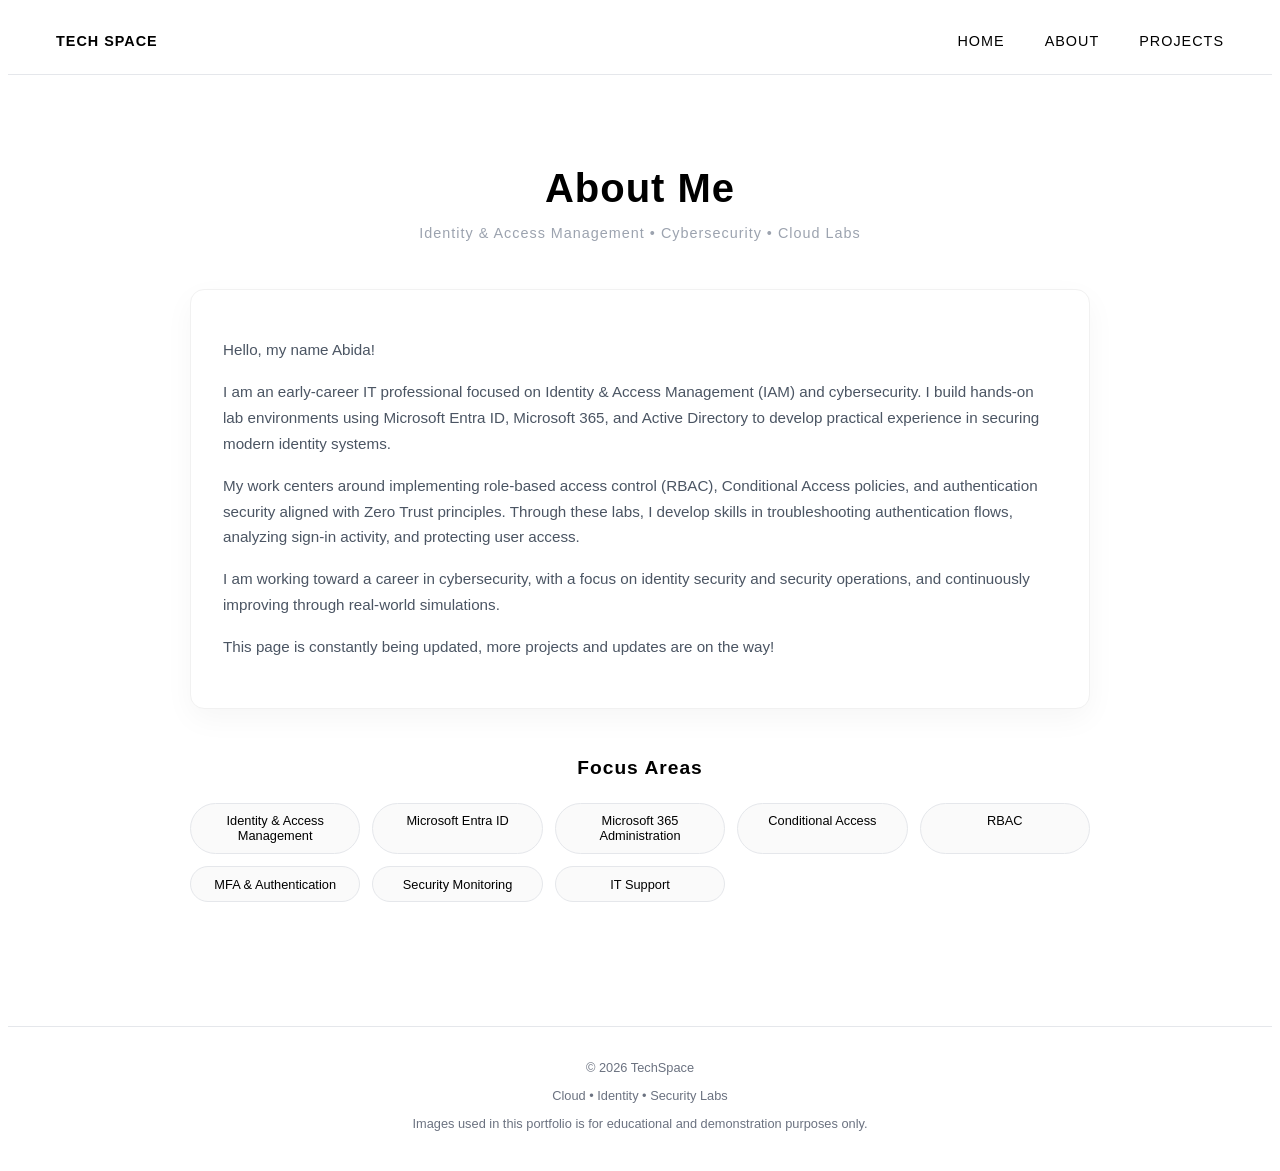
==== about.html @ 449de499 "Add files via upload" ====
<!DOCTYPE html>
<html lang="en">

<head>
  <meta charset="UTF-8">
  <meta name="viewport" content="width=device-width, initial-scale=1.0">
  <link rel="stylesheet" href="./css/style.css">
</head>

<body>

  <nav class="navbar">
    <div class="nav-container">

      <a href="index.html" class="logo">Tech Space</a>

      <ul>
        <li><a href="index.html">home</a></li>
        <li><a href="about.html">about</a></li>
        <li><a href="projects.html">projects</a></li>
      </ul>

    </div>
  </nav>


  <!-- ABOUT PAGE -->
  <div class="about-page">

    <div class="about-hero">
      <h1 class="about-title">About Me</h1>
      <p class="about-subtitle">
        Identity & Access Management • Cybersecurity • Cloud Labs
      </p>
    </div>

    <div class="about-card">
      <p class="about-text">
        Hello, my name Abida!
      </p>
      <p class="about-text">
        I am an early-career IT professional focused on Identity & Access Management (IAM) and cybersecurity. I build
        hands-on lab environments using Microsoft Entra ID, Microsoft 365, and Active Directory to develop practical
        experience in securing modern identity systems.
      </p>

      <p class="about-text">
        My work centers around implementing role-based access control (RBAC), Conditional Access policies, and
        authentication security aligned with Zero Trust principles. Through these labs, I develop skills in
        troubleshooting authentication flows, analyzing sign-in activity, and protecting user access.
      </p>

      <p class="about-text">
        I am working toward a career in cybersecurity, with a focus on identity security and security operations, and
        continuously improving through real-world simulations.
      </p>
      <p class="about-text">
        This page is constantly being updated, more projects and updates are on the way!
      </p>



    </div>

    <!-- SKILLS -->
    <div class="about-skills">

      <h2 class="about-section-title">Focus Areas</h2>

      <div class="about-skill-grid">
        <div class="about-skill">Identity & Access Management</div>
        <div class="about-skill">Microsoft Entra ID</div>
        <div class="about-skill">Microsoft 365 Administration</div>
        <div class="about-skill">Conditional Access</div>
        <div class="about-skill">RBAC</div>
        <div class="about-skill">MFA & Authentication</div>
        <div class="about-skill">Security Monitoring</div>
        <div class="about-skill">IT Support</div>

      </div>

    </div>

  </div>




  <footer class="site-footer">
    <p>© 2026 TechSpace</p>
    <p class="footer-sub">Cloud • Identity • Security Labs</p>
    <p class="site-disclaimer">
      Images used in this portfolio is for educational and demonstration purposes only.
  </footer>
</body>

</html>
---- css/style.css ----
header {
  font-size: 24px;
  text-align: center;
  padding: 10px;
}


/*footer*/
.site-footer {
  margin-top: 60px;
  padding: 20px;
  text-align: center;
  font-size: 0.8rem;
  color: #6b7280;
  border-top: 1px solid #e5e7eb;
}

/* NAVBAR */
.navbar {
  background-color: #ffffff;
  border-bottom: 1px solid #e5e7eb;
  padding: 1.5rem 3rem;
  position: sticky;
  top: 0;
  z-index: 100;
}

.nav-container {
  max-width: 1200px;
  margin: 0 auto;
  display: flex;
  justify-content: space-between;
  align-items: center;
}

/* Logo */
.logo {
  text-decoration: none;
  color: black;
  font-size: 1.2rem;
  font-weight: 600;
  letter-spacing: 1px;
}

/* Nav links */
.navbar ul {
  list-style: none;
  display: flex;
  gap: 2.5rem;
  margin: 0;
  padding: 0;
}

.navbar a {
  text-decoration: none;
  color: black;
  font-size: 0.9rem;
  letter-spacing: 1px;
  text-transform: uppercase;
  transition: 0.2s ease;
}

.navbar a:hover {
  opacity: 0.6;
}

.logo {
  font-weight: 700;
  font-size: 1.3rem;
  letter-spacing: 2px;
}



.grid-container {
  display: grid;
  grid-template-columns: repeat(4, 1fr);
  grid-template-rows: repeat(4, auto);
  gap: 20px;
  /* Adjust the space between grid items */
  padding: 10px;
}

.grid-item img {
  width: 100%;
  height: auto;
  display: block;
  border-radius: 8px;
  /* Optional: add rounded corners to images */
  border: 2px solid #333;
  /* This adds a 2px solid border around each image */
  padding: 5px;
  /* Optional: add padding inside the border */
}


.season-grid {
  display: grid;
  grid-template-columns: repeat(2, 1fr);
  gap: 20px;
  padding: 20px;
  text-align: center;
}

.season-box {
  padding: 10px;
  border-radius: 8px;
  /* overflow: hidden; */
  /* position: relative; */
  box-shadow: rgba(0, 0, 0, 0.15) 6px 8px 15px 0px;
}

.season-box:hover {
  box-shadow: rgba(255, 255, 255, 0.15)6px 8px 15px 0px;
}


h2 h1 {
  font-size: 6rem;
  font-family: Verdana;
  color: rgb(0, 0, 0);

}

.caption {
  position: absolute;
  bottom: 10px;
  left: 0;
  width: 100%;
  text-align: center;
  background-color: rgba(0, 0, 0, 0.5);
  color: rgb(255, 255, 255);
  padding: 5px 0;
  font-size: 18px;
  border-bottom-left-radius: 8px;
  border-bottom-right-radius: 8px;
}

.season-box a {
  text-decoration: none;
  color: #555;
}




/* callrules */
/* header */
.page-overview {
  max-width: 900px;
  margin: 2.5rem auto 2rem;
  padding-bottom: 1.5rem;
  border-bottom: 1px solid #e5e7eb;
}


.page-overview h1 {
  /* big title for call guide page */
  font-size: 2.2rem;
  font-weight: 600;
  color: #111827;
  margin-bottom: 0.8rem;
}

.page-overview p {
  font-size: 1rem;
  line-height: 1.6;
  color: #374151;
  margin-bottom: 0.75rem;
}

.overview-note {
  font-size: 0.85rem;
  color: #6b7280;
}


.recipes-title {
  /* section title for call handle gudie */
  text-align: center;
  margin-bottom: 2rem;
  font-size: 2.0rem;
}

.guide-container {
  display: grid;
  grid-template-columns: repeat(auto-fit, minmax(340px, 1fr));
  gap: 1.5rem;
  padding: 0 1rem;
}

.guide-card {
  background: #ffffff;
  border-radius: 12px;
  padding: 1.5rem;
  box-shadow: 0 8px 20px rgba(0, 0, 0, 0.08);
  transition: transform 0.2s ease, box-shadow 0.2s ease;
}

.guide-card:hover {
  transform: translateY(-5px);
  box-shadow: 0 12px 28px rgba(0, 0, 0, 0.12);

}

.guide-card h3 {
  margin-bottom: 0.75rem;
  color: #2c3e50;
}

.guide-card p {
  color: #555;
  line-height: 1.6;
  font-size: 0.95rem;
}

.bullets {
  color: #555;
  line-height: 1.6;
  font-size: 0.95rem;
}





/* Operating system */
.os-section {
  padding: 3rem 1rem;
  max-width: 1200px;
  margin: 0 auto;
}


.section-title {
  /* section title for OS */
  text-align: center;
  margin-bottom: 0.5rem;
  font-size: 2.0rem;
}

.section-intro {
  text-align: center;
  max-width: 720px;
  margin: 0 auto 2rem;
  color: #555;
  line-height: 1.6;
}

.os-subtitle {
  font-size: 1.4rem;
  margin-bottom: 1.5rem;
  color: #2c3e50;
}

/* Grid */
.os-grid {
  display: grid;
  grid-template-columns: repeat(auto-fit, minmax(260px, 1fr));
  gap: 1.75rem;
}

/* Card */
.os-card {
  background: #ffffff;
  border-radius: 14px;
  padding: 1.25rem;
  box-shadow: 0 8px 22px rgba(0, 0, 0, 0.08);
  transition: transform 0.2s ease, box-shadow 0.2s ease;
}

.os-card:hover {
  transform: translateY(-5px);
  box-shadow: 0 14px 30px rgba(0, 0, 0, 0.12);
}

.os-card img {
  width: 100%;
  border-radius: 10px;
  margin-bottom: 1rem;
}

.os-card h4 {
  margin-bottom: 0.5rem;
  color: #2c3e50;
}

.os-card p {
  font-size: 0.9rem;
  line-height: 1.6;
  color: #555;
  margin-bottom: 0.75rem;
}

/* Tag */
.os-tag {
  display: inline-block;
  font-size: 0.75rem;
  padding: 0.35rem 0.6rem;
  background: #ffffff;
  border-radius: 999px;
  color: #333;
}


/* mac os and ios */
/* Lists inside cards */
.os-list {
  margin: 0.75rem 0 0.75rem 1rem;
  padding: 0;
  font-size: 0.85rem;
  color: #555;
}

.os-list li {
  margin-bottom: 0.4rem;
  line-height: 1.4;
}

/* hardware */

.hardware-section {
  padding: 3rem 1rem;
  max-width: 1200px;
  margin: 0 auto;
}

.hardware-grid {
  display: grid;
  grid-template-columns: repeat(auto-fit, minmax(280px, 1fr));
  gap: 2rem;
}

/* Hardware card */
.hardware-card {
  background: #ffffff;
  border-radius: 16px;
  padding: 1.5rem;
  box-shadow: 0 10px 26px rgba(0, 0, 0, 0.08);
  transition: transform 0.2s ease, box-shadow 0.2s ease;
}

.hardware-card:hover {
  transform: translateY(-6px);
  box-shadow: 0 16px 34px rgba(0, 0, 0, 0.12);
}

.hardware-card img {
  width: 100%;
  border-radius: 12px;
  margin-bottom: 1rem;
}

.hardware-card h4 {
  margin-bottom: 0.6rem;
  color: #2c3e50;
}

.hardware-card p {
  font-size: 0.9rem;
  line-height: 1.6;
  color: #555;
  margin-bottom: 0.75rem;
}

/* Storage list */
.hardware-list {
  margin: 0.5rem 0 0 1.1rem;
  font-size: 0.9rem;
  color: #555;
}

.hardware-list li {
  margin-bottom: 0.5rem;
}


/* ticketing system */
.incident-section {
  padding: 3rem 1rem;
  max-width: 1200px;
  margin: 0 auto;
}

.incident-card {
  background: #ffffff;
  border-radius: 16px;
  padding: 2rem;
  box-shadow: 0 12px 30px rgba(0, 0, 0, 0.08);
}

.incident-title {
  margin-bottom: 1.5rem;
  color: #2c3e50;
}

/* Metadata grid */
.incident-grid {
  display: grid;
  grid-template-columns: repeat(auto-fit, minmax(240px, 1fr));
  gap: 0.75rem 1.5rem;
  font-size: 0.9rem;
  margin-bottom: 2rem;
}

/* Blocks */
.incident-block {
  margin-bottom: 1.8rem;
}

.incident-block h4 {
  margin-bottom: 0.4rem;
  color: #2c3e50;
}

.incident-block p,
.incident-block li {
  font-size: 0.9rem;
  line-height: 1.6;
  color: #555;
}

/* Lists */
.incident-block ul {
  margin-left: 1.2rem;
}

/* Special sections */
.customer-visible {
  background: #f3f9fb;
  padding: 1rem;
  border-radius: 12px;
}

.work-notes {
  background: #ebf8fd;
  padding: 1rem;
  border-radius: 12px;

}

.resolution {
  background: #eef9fd;
  padding: 1rem;
  border-radius: 12px;

}

/* Final state */
.incident-status {
  text-align: right;
  font-weight: 600;
}

.incident-status span {
  color: #118a5f;
}

.coming-soon {
  min-height: 60vh;
  display: flex;
  flex-direction: column;
  justify-content: center;
  align-items: center;
  text-align: center;
}

.coming-soon h1 {
  font-size: 3rem;
  font-weight: 600;
  letter-spacing: 2px;
  margin-bottom: 0.5rem;
}

.coming-soon p {
  font-size: 0.95rem;
  color: #6b7280;
}



/* active directory */


.ad-lab {
  max-width: 1000px;
  margin: 0 auto;
  padding: 4rem 1.5rem;
}

.lab-title {
  text-align: center;
  margin-bottom: 3rem;
  font-size: 2rem;
}

.lab-card {
  border: 1px solid #e5e7eb;
  border-radius: 8px;
  padding: 2rem;
  margin-bottom: 2.5rem;
  background: #ffffff;
  transition: 0.2s ease;
}

.lab-card:hover {
  box-shadow: 0 5px 20px rgba(0, 0, 0, 0.05);
}

.lab-card h2 {
  margin-bottom: 1rem;
  font-size: 1.3rem;
}

.lab-card p {
  margin-bottom: 1rem;
  line-height: 1.6;
  color: #374151;
}

.lab-gallery {
  display: grid;
  grid-template-columns: repeat(auto-fit, minmax(220px, 1fr));
  gap: 1rem;
  margin-top: 1rem;
}

.lab-gallery img {
  width: 100%;
  border-radius: 6px;
  border: 1px solid #e5e7eb;
}

code {
  display: inline-block;
  background: #f3f4f6;
  padding: 0.4rem 0.6rem;
  border-radius: 4px;
  font-size: 0.85rem;
  margin-right: 0.5rem;
}




/* 3-column layout */
.gpo-simple {
  display: grid;
  grid-template-columns: repeat(3, 1fr);
  gap: 1rem;
  margin: 1.5rem 0;
}

/* Individual box */
.gpo-item {
  border: 1px solid #e5e7eb;
  border-radius: 6px;
  padding: 1rem;
  background: #def8ff;
  min-height: 120px;
}


.gpo-item h4 {
  font-size: 0.95rem;
  margin-bottom: 0.5rem;
}

.gpo-item p {
  font-size: 0.9rem;
  color: #000000;
  line-height: 1.5;
}

/* Highlight box */
.gpo-highlight {
  background: #f3f4f6;
  padding: 0.7rem 1rem;
  border-radius: 6px;
  display: inline-block;
  margin: 1rem 0;
  font-weight: 500;
}

/* Responsive fallback */
@media (max-width: 900px) {
  .gpo-simple {
    grid-template-columns: 1fr;
  }
}


/* Lightbox background */
.lightbox {
  display: none;
  position: fixed;
  z-index: 999;
  padding-top: 60px;
  left: 0;
  top: 0;
  width: 100%;
  height: 100%;
  background-color: rgba(0, 0, 0, 0.85);
}

/* Enlarged image */
.lightbox-content {
  display: block;
  margin: auto;
  max-width: 85%;
  max-height: 80%;
  border-radius: 6px;
}

/* Close button */
.lightbox-close {
  position: absolute;
  top: 20px;
  right: 40px;
  color: #ffffff;
  font-size: 35px;
  font-weight: 300;
  cursor: pointer;
}

/* Cursor pointer on thumbnails */
.lab-gallery img {
  cursor: pointer;
  transition: 0.2s ease;
}

.lab-gallery img:hover {
  opacity: 0.85;
}


/*project section*/
.projects-page {
  max-width: 1100px;
  margin: 0 auto;
  padding: 4rem 1.5rem;
  text-align: center;
}

.projects-title {
  font-size: 2rem;
  margin-bottom: 0.5rem;
}

.projects-subtitle {
  color: #6b7280;
  font-size: 0.9rem;
  margin-bottom: 3rem;
}

.projects-grid {
  display: grid;
  grid-template-columns: repeat(auto-fit, minmax(250px, 1fr));
  gap: 2rem;
}

.project-card {
  text-decoration: none;
  color: black;
  border: 1px solid #e5e7eb;
  border-radius: 8px;
  overflow: hidden;
  transition: 0.3s ease;
  background: white;
}

.project-card img {
  width: 100%;
  height: 180px;
  object-fit: cover;
}

.project-card h3 {
  padding: 1rem;
  font-size: 1rem;
}

.project-card:hover {
  transform: translateY(-5px);
  box-shadow: 0 10px 25px rgba(0, 0, 0, 0.05);
}

.back-link {
  display: inline-block;
  margin-bottom: 2rem;
  font-size: 0.85rem;
  text-decoration: none;
  color: #6b7280;
}

.back-link:hover {
  color: black;
}






/* back to project */
.back-link {
  display: inline-block;
  margin-bottom: 2rem;
  font-size: 0.85rem;
  text-decoration: none;
  color: #6b7280;
  transition: 0.2s ease;
}

.back-link:hover {
  color: black;
}

/*home page*/
/* HERO SECTION */
.home-hero {
  text-align: center;
  padding: 6rem 1.5rem 4rem 1.5rem;
  max-width: 800px;
  margin: 0 auto;
}

.home-title {
  font-size: 2.5rem;
  margin-bottom: 1rem;
}

.home-intro {
  font-size: 1rem;
  color: #6b7280;
  line-height: 1.6;
  margin-bottom: 2rem;
}

.home-button {
  display: inline-block;
  padding: 0.7rem 1.5rem;
  border: 1px solid black;
  text-decoration: none;
  color: black;
  font-size: 0.9rem;
  transition: 0.2s ease;
}

.home-button:hover {
  background: black;
  color: white;
}

/* LATEST PROJECTS */
.home-projects {
  max-width: 1100px;
  margin: 0 auto;
  padding: 4rem 1.5rem;
}

.home-projects h2 {
  text-align: center;
  margin-bottom: 2rem;
}

.home-project-grid {
  display: grid;
  grid-template-columns: repeat(auto-fit, minmax(250px, 1fr));
  gap: 2rem;
}

.home-project-card {
  text-decoration: none;
  color: black;
  border: 1px solid #e5e7eb;
  border-radius: 8px;
  overflow: hidden;
  transition: 0.25s ease;
  background: white;
}

.home-project-card img {
  width: 100%;
  height: 180px;
  object-fit: cover;
}

.home-project-card h3 {
  padding: 1rem;
  font-size: 1rem;
}

.home-project-card:hover {
  transform: translateY(-5px);
  box-shadow: 0 10px 20px rgba(0, 0, 0, 0.05);
}






/*mfa*/
.project-container {
  max-width: 1000px;
  margin: auto;
  padding: 3rem 1.5rem;
}

.project-title {
  font-size: 2rem;
  margin-bottom: 1rem;
}

.project-intro {
  color: #6b7280;
  margin-bottom: 5px;
  /* controls space under paragraph */
  line-height: 1.6;
}

.project-section h2 {
  margin-top: 0;
  /* removes extra space above heading */
}

.project-card {
  background: white;
  border: 1px solid #e5e7eb;
  border-radius: 8px;
  padding: 2rem;
  margin-bottom: 2rem;
}

.security-list {
  padding-left: 1.2rem;
  line-height: 1.7;
}

.steps-list {
  padding-left: 1.2rem;
  line-height: 1.7;
}

.mfa-grid {
  display: grid;
  grid-template-columns: repeat(3, 1fr);
  gap: 1rem;
  margin-top: 1rem;
}

.mfa-box {
  border: 1px solid #e5e7eb;
  padding: 1rem;
  border-radius: 6px;
  background: #fafafa;
}




/* BIG OUTER CARD */
.mfa-section {
  max-width: 900px;
  margin: 30px auto;
  padding: 25px;
  background: white;
  border: 1px solid #e5e7eb;
  border-radius: 12px;
}

/* GRID INSIDE CARD */
.mfa-gallery {
  display: grid;
  grid-template-columns: repeat(auto-fit, minmax(220px, 1fr));
  gap: 20px;
  margin-top: 15px;
}

/* SMALL CARD (each image) */
.mfa-card {
  background: #ffffff;
  border: 1px solid #e5e7eb;
  border-radius: 10px;
  padding: 12px;
  transition: 0.2s ease;
}

.mfa-card:hover {
  transform: translateY(-4px);
  box-shadow: 0 10px 20px rgba(0, 0, 0, 0.06);
}

/* IMAGE */
.mfa-card img {
  width: 100%;
  height: 180px;
  object-fit: cover;
  border-radius: 6px;
  display: block;
}

/* CAPTION */
.mfa-caption {
  font-size: 0.85rem;
  color: #6b7280;
  margin-top: 8px;
  text-align: center;
  line-height: 1.4;
}






/* MS365 PAGE */

/* Fix spacing between intro and first section */
.project-container {
  margin-bottom: 10px;
}

.project-section:first-of-type {
  margin-top: 10px;
}

/* Role cards */
.role-grid {
  display: grid;
  grid-template-columns: repeat(4, 1fr);
  gap: 15px;
  margin-top: 20px;
}

.role-card {
  border: 1px solid #e5e7eb;
  padding: 15px;
  border-radius: 8px;
  background: white;
}

.role-card h4 {
  margin-bottom: 5px;
}

/* Scenario box */
.scenario-box {
  border: 1px solid #e5e7eb;
  padding: 20px;
  border-radius: 8px;
  background: #f9fafb;
  text-align: center;
  line-height: 1.8;
  margin-top: 20px;
}

/* Images */
.lab-gallery img {
  width: 100%;
  max-width: 700px;
  height: auto;
  display: block;
  margin: 0 auto;
  object-fit: cover;
  border-radius: 6px;
}

/* Section layout */
.project-section {
  max-width: 950px;
  margin: 60px auto;
  padding: 0 20px;
}

.project-section p {
  max-width: 800px;
  line-height: 1.6;
}


figcaption {
  text-align: center;
  color: #374151;
  font-size: 0.9rem;
  margin-top: 8px;
  background: #f9fafb;
  padding: 6px 10px;
  border-radius: 6px;
  display: inline-block;
}










/* BACKGROUND */
body {
  background: #ffffff;
  font-family: Arial, sans-serif;
}


/* HEADER */
.project-container {
  max-width: 900px;
  margin: 60px auto 20px;
  padding: 0 20px;
}

.project-title {
  font-size: 2rem;
  margin-bottom: 10px;
}

.project-intro {
  color: #6b7280;
  line-height: 1.6;
}


/* SECTION CARDS */
.project-section {
  max-width: 900px;
  margin: 20px auto;
  padding: 25px;
  background: white;
  border: 1px solid #e5e7eb;
  border-radius: 12px;
}


/* TITLES */
.project-section h2 {
  margin-bottom: 15px;
}


/* LISTS */
.bullet-list {
  padding-left: 18px;
  line-height: 1.6;
}

.bullet-list li {
  margin-bottom: 6px;
}


/* ROLE GRID */
.role-grid {
  display: grid;
  grid-template-columns: repeat(auto-fit, minmax(220px, 1fr));
  gap: 15px;
  margin-top: 15px;
}

.role-card {
  border: 1px solid #e5e7eb;
  padding: 15px;
  border-radius: 8px;
  background: #fafafa;
}


/* POLICY BOX */
.policy-box {
  border: 1px solid #e5e7eb;
  padding: 15px;
  border-radius: 8px;
  background: #f3f4f6;
  line-height: 1.8;
}


/* IMAGE GRID */
.lab-gallery {
  margin-top: 15px;
  display: grid;
  grid-template-columns: repeat(auto-fit, minmax(220px, 1fr));
  gap: 15px;
}


/* IMAGES */
.lab-gallery img {
  width: 100%;
  height: 200px;
  object-fit: cover;
  border-radius: 8px;
  cursor: pointer;
  transition: 0.2s;
}

.lab-gallery img:hover {
  transform: scale(1.03);
}


/* BACK LINK */
.back-link {
  display: inline-block;
  margin-bottom: 20px;
  text-decoration: none;
  color: black;
}



/*About Page*/

/* =========================
   ABOUT PAGE (ISOLATED)
========================= */

.about-page {
  max-width: 900px;
  margin: 0 auto;
  padding: 4rem 1.5rem;
}

/* HERO */
.about-hero {
  text-align: center;
  margin-bottom: 3rem;
}

.about-title {
  font-size: 2.5rem;
  font-weight: 600;
  letter-spacing: 1px;
  margin-bottom: 0.5rem;
}

.about-subtitle {
  font-size: 0.9rem;
  color: #9ca3af;
  /* soft gray */
  letter-spacing: 1px;
}

/* MAIN CARD */
.about-card {
  background: #ffffff;
  border: 1px solid #f1f1f1;
  border-radius: 14px;
  padding: 2rem;
  margin-bottom: 3rem;
  box-shadow: 0 10px 30px rgba(0, 0, 0, 0.04);
}

.about-text {
  color: #4b5563;
  line-height: 1.7;
  margin-bottom: 1rem;
  font-size: 0.95rem;
}

/* SECTION TITLE */
.about-section-title {
  text-align: center;
  margin-bottom: 1.5rem;
  font-size: 1.2rem;
  letter-spacing: 1px;
}

/* SKILLS GRID */
.about-skill-grid {
  display: grid;
  grid-template-columns: repeat(auto-fit, minmax(160px, 1fr));
  gap: 12px;
}

/* SKILL TAGS */
.about-skill {
  border: 1px solid #e5e7eb;
  padding: 0.6rem;
  border-radius: 999px;
  text-align: center;
  font-size: 0.8rem;
  background: #fafafa;
  transition: 0.2s ease;
}

/* subtle hover (classy, not loud) */
.about-skill:hover {
  background: #f3f4f6;
}



/*contact page*/
.contact-page {
  max-width: 700px;
  margin: 0 auto;
  padding: 4rem 1.5rem;
  text-align: center;
}

.contact-title {
  font-size: 2rem;
  margin-bottom: 1rem;
}

.contact-intro {
  color: #6b7280;
  margin-bottom: 2rem;
}

.contact-card {
  border: 1px solid #e5e7eb;
  border-radius: 12px;
  padding: 2rem;
  background: white;
}
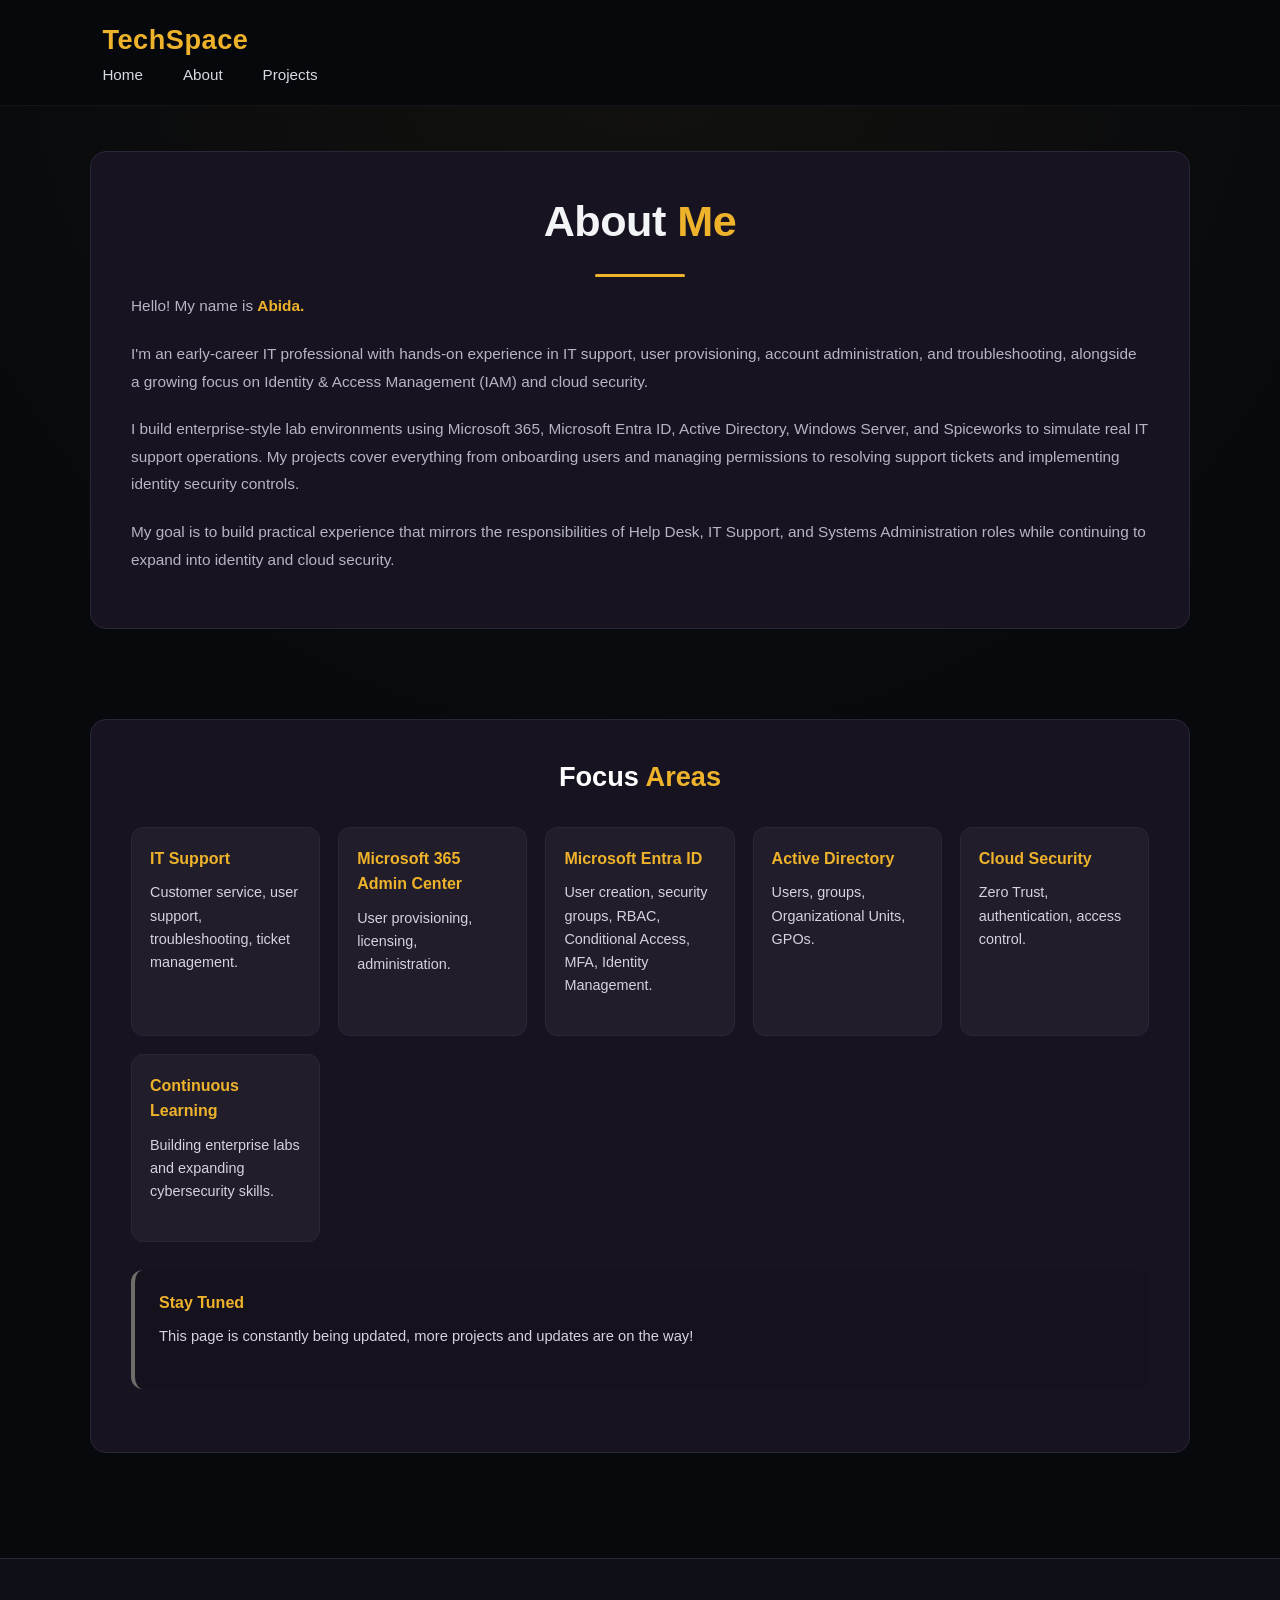
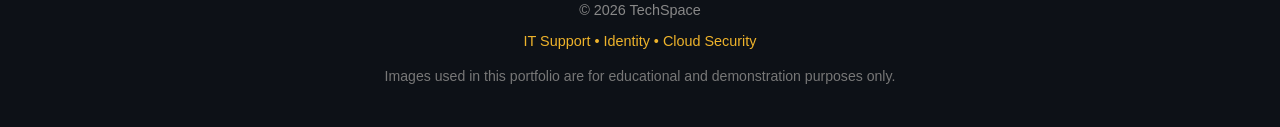
==== commit ab305405: "Update about.html" ====
--- a/about.html
+++ b/about.html
@@ -12,7 +12,7 @@
   <nav class="navbar">
     <div class="nav-container">
 
-      <a href="index.html" class="logo">Tech Space</a>
+      <a href="index.html" class="logo">TechSpace</a>
 
       <ul>
         <li><a href="index.html">home</a></li>
@@ -24,74 +24,212 @@
   </nav>
 
 
-  <!-- ABOUT PAGE -->
-  <div class="about-page">
-
-    <div class="about-hero">
-      <h1 class="about-title">About Me</h1>
-      <p class="about-subtitle">
-        Identity & Access Management • Cybersecurity • Cloud Labs
-      </p>
-    </div>
-
-    <div class="about-card">
-      <p class="about-text">
-        Hello, my name Abida!
-      </p>
-      <p class="about-text">
-        I am an early-career IT professional focused on Identity & Access Management (IAM) and cybersecurity. I build
-        hands-on lab environments using Microsoft Entra ID, Microsoft 365, and Active Directory to develop practical
-        experience in securing modern identity systems.
-      </p>
-
-      <p class="about-text">
-        My work centers around implementing role-based access control (RBAC), Conditional Access policies, and
-        authentication security aligned with Zero Trust principles. Through these labs, I develop skills in
-        troubleshooting authentication flows, analyzing sign-in activity, and protecting user access.
-      </p>
-
-      <p class="about-text">
-        I am working toward a career in cybersecurity, with a focus on identity security and security operations, and
-        continuously improving through real-world simulations.
-      </p>
-      <p class="about-text">
+
+  <!-- 
+
+
+<section class="project-section">
+
+    <h1 class="project-title">About Me</h1>
+
+   <p>
+        Hello! My name is <strong>Abida.</strong>
+    </p>
+
+    <p>
+        I'm an early-career IT professional with hands-on experience in IT support,
+        user provisioning, account administration, and troubleshooting, alongside a
+        growing focus on Identity & Access Management (IAM) and cloud security.
+    </p>
+
+    <p>
+        I build enterprise-style lab environments using Microsoft 365, Microsoft Entra ID,
+        Active Directory, Windows Server, and Spiceworks to simulate real IT support
+        operations. My projects cover everything from onboarding users and managing
+        permissions to resolving support tickets and implementing identity security
+        controls.
+    </p>
+
+    <p>
+        My goal is to build practical experience that mirrors the responsibilities of
+        Help Desk, IT Support, and Systems Administration roles while continuing to
+        expand into identity and cloud security.
+    </p> -->
+
+  <!-- 
+    <div class="tech-stack">
+
+        <span>IT Support</span>
+        <span>Microsoft 365</span>
+        <span>Microsoft Entra ID</span>
+        <span>Active Directory</span>
+        <span>Identity & Access Management</span>
+        <span>Conditional Access</span>
+        <span>Multi-Factor Authentication</span>
+        <span>RBAC</span>
+        <span>Cloud Security</span>
+
+    </div>
+
+</section> -->
+
+
+
+
+
+  <!-- 
+<section class="project-section">
+
+    <h2><span>Focus</span> Areas</h2>
+
+    <div class="role-grid">
+
+        <div class="role-card">
+            <h4>IT Support</h4>
+            <p>User support, troubleshooting, ticket management.</p>
+        </div>
+
+        <div class="role-card">
+            <h4>Microsoft 365</h4>
+            <p>User provisioning, licensing, administration.</p>
+        </div>
+
+        <div class="role-card">
+            <h4>Active Directory</h4>
+            <p>Users, groups, Organizational Units, GPOs.</p>
+        </div>
+
+        <div class="role-card">
+            <h4>Microsoft Entra ID</h4>
+            <p>RBAC, Conditional Access, MFA, Identity Management.</p>
+        </div>
+
+        <div class="role-card">
+            <h4>Cloud Security</h4>
+            <p>Zero Trust, authentication, access control.</p>
+        </div>
+
+        <div class="role-card">
+            <h4>Continuous Learning</h4>
+            <p>Building enterprise labs and expanding cybersecurity skills.</p>
+        </div>
+
+    </div> -->
+
+  <!-- 
+
+     <div class="safe-deployment-note">
+        
+    <h4>stay tunned</h4>
+    <p>
+            This page is constantly being updated, more projects and updates are on the way!
+
+        
+    </p>
+</div>
+
+</section>
+ -->
+
+
+
+
+
+
+  <section class="project-section">
+
+<h1 class="project-title"> About <span class="gold-text">Me</span></h1>
+    <p>
+Hello! My name is <span class="gold-text"><strong>Abida.</strong></span>    </p>
+
+    <p>
+      I'm an early-career IT professional with hands-on experience in IT support,
+      user provisioning, account administration, and troubleshooting, alongside a
+      growing focus on Identity & Access Management (IAM) and cloud security.
+    </p>
+
+    <p>
+      I build enterprise-style lab environments using Microsoft 365, Microsoft Entra ID,
+      Active Directory, Windows Server, and Spiceworks to simulate real IT support
+      operations. My projects cover everything from onboarding users and managing
+      permissions to resolving support tickets and implementing identity security
+      controls.
+    </p>
+
+    <p>
+      My goal is to build practical experience that mirrors the responsibilities of
+      Help Desk, IT Support, and Systems Administration roles while continuing to
+      expand into identity and cloud security.
+    </p>
+
+  </section>
+
+
+  <section class="project-section">
+
+    <h2>Focus <span class="gold-text">Areas</span></h2>
+
+    <div class="role-grid">
+      <div class="role-card">
+        <h4>IT Support</h4>
+        <p>Customer service, user support, troubleshooting, ticket management.</p>
+      </div>
+
+      <div class="role-card">
+        <h4>Microsoft 365 Admin Center</h4>
+        <p>User provisioning, licensing, administration.</p>
+      </div>
+
+      <div class="role-card">
+        <h4>Microsoft Entra ID</h4>
+        <p>User creation, security groups, RBAC, Conditional Access, MFA, Identity Management.</p>
+      </div>
+
+
+      <div class="role-card">
+        <h4>Active Directory</h4>
+        <p>Users, groups, Organizational Units, GPOs.</p>
+      </div>
+
+
+
+      <div class="role-card">
+        <h4>Cloud Security</h4>
+        <p>Zero Trust, authentication, access control.</p>
+      </div>
+
+      <div class="role-card">
+        <h4>Continuous Learning</h4>
+        <p>Building enterprise labs and expanding cybersecurity skills.</p>
+      </div>
+
+    </div>
+
+    <div class="safe-deployment-note">
+      <h4>Stay Tuned</h4>
+      <p>
         This page is constantly being updated, more projects and updates are on the way!
       </p>
-
-
-
-    </div>
-
-    <!-- SKILLS -->
-    <div class="about-skills">
-
-      <h2 class="about-section-title">Focus Areas</h2>
-
-      <div class="about-skill-grid">
-        <div class="about-skill">Identity & Access Management</div>
-        <div class="about-skill">Microsoft Entra ID</div>
-        <div class="about-skill">Microsoft 365 Administration</div>
-        <div class="about-skill">Conditional Access</div>
-        <div class="about-skill">RBAC</div>
-        <div class="about-skill">MFA & Authentication</div>
-        <div class="about-skill">Security Monitoring</div>
-        <div class="about-skill">IT Support</div>
-
-      </div>
-
-    </div>
-
+    </div>
+
+  </section>
+
+
+
+
+<footer class="site-footer">
+    <p>© 2026 TechSpace</p>
+    <p class="footer-sub">IT Support • Identity • Cloud Security</p>
+    <p class="site-disclaimer">
+        Images used in this portfolio are for educational and demonstration purposes only.
+    </p>
+</footer>
+
+
+  <div id="lightbox" class="lightbox">
+    <span class="lightbox-close">&times;</span>
+    <img class="lightbox-content" id="lightbox-img">
   </div>
 
-
-
-
-  <footer class="site-footer">
-    <p>© 2026 TechSpace</p>
-    <p class="footer-sub">Cloud • Identity • Security Labs</p>
-    <p class="site-disclaimer">
-      Images used in this portfolio is for educational and demonstration purposes only.
-  </footer>
+  <script src="./js/script.js"></script>
 </body>
-
-</html>
--- a/css/style.css
+++ b/css/style.css
@@ -1,1221 +1,1993 @@
-header {
-  font-size: 24px;
-  text-align: center;
-  padding: 10px;
-}
-
-
-/*footer*/
-.site-footer {
-  margin-top: 60px;
-  padding: 20px;
-  text-align: center;
-  font-size: 0.8rem;
-  color: #6b7280;
-  border-top: 1px solid #e5e7eb;
-}
-
-/* NAVBAR */
-.navbar {
-  background-color: #ffffff;
-  border-bottom: 1px solid #e5e7eb;
-  padding: 1.5rem 3rem;
-  position: sticky;
-  top: 0;
-  z-index: 100;
-}
-
-.nav-container {
-  max-width: 1200px;
-  margin: 0 auto;
-  display: flex;
-  justify-content: space-between;
-  align-items: center;
-}
-
-/* Logo */
-.logo {
-  text-decoration: none;
-  color: black;
-  font-size: 1.2rem;
-  font-weight: 600;
-  letter-spacing: 1px;
-}
-
-/* Nav links */
-.navbar ul {
-  list-style: none;
-  display: flex;
-  gap: 2.5rem;
-  margin: 0;
-  padding: 0;
-}
-
-.navbar a {
-  text-decoration: none;
-  color: black;
-  font-size: 0.9rem;
-  letter-spacing: 1px;
-  text-transform: uppercase;
-  transition: 0.2s ease;
-}
-
-.navbar a:hover {
-  opacity: 0.6;
-}
-
-.logo {
-  font-weight: 700;
-  font-size: 1.3rem;
-  letter-spacing: 2px;
-}
-
-
-
-.grid-container {
-  display: grid;
-  grid-template-columns: repeat(4, 1fr);
-  grid-template-rows: repeat(4, auto);
-  gap: 20px;
-  /* Adjust the space between grid items */
-  padding: 10px;
-}
-
-.grid-item img {
-  width: 100%;
-  height: auto;
-  display: block;
-  border-radius: 8px;
-  /* Optional: add rounded corners to images */
-  border: 2px solid #333;
-  /* This adds a 2px solid border around each image */
-  padding: 5px;
-  /* Optional: add padding inside the border */
-}
-
-
-.season-grid {
-  display: grid;
-  grid-template-columns: repeat(2, 1fr);
-  gap: 20px;
-  padding: 20px;
-  text-align: center;
-}
-
-.season-box {
-  padding: 10px;
-  border-radius: 8px;
-  /* overflow: hidden; */
-  /* position: relative; */
-  box-shadow: rgba(0, 0, 0, 0.15) 6px 8px 15px 0px;
-}
-
-.season-box:hover {
-  box-shadow: rgba(255, 255, 255, 0.15)6px 8px 15px 0px;
-}
-
-
-h2 h1 {
-  font-size: 6rem;
-  font-family: Verdana;
-  color: rgb(0, 0, 0);
-
-}
-
-.caption {
-  position: absolute;
-  bottom: 10px;
-  left: 0;
-  width: 100%;
-  text-align: center;
-  background-color: rgba(0, 0, 0, 0.5);
-  color: rgb(255, 255, 255);
-  padding: 5px 0;
-  font-size: 18px;
-  border-bottom-left-radius: 8px;
-  border-bottom-right-radius: 8px;
-}
-
-.season-box a {
-  text-decoration: none;
-  color: #555;
-}
-
-
-
-
-/* callrules */
-/* header */
-.page-overview {
-  max-width: 900px;
-  margin: 2.5rem auto 2rem;
-  padding-bottom: 1.5rem;
-  border-bottom: 1px solid #e5e7eb;
-}
-
-
-.page-overview h1 {
-  /* big title for call guide page */
-  font-size: 2.2rem;
-  font-weight: 600;
-  color: #111827;
-  margin-bottom: 0.8rem;
-}
-
-.page-overview p {
-  font-size: 1rem;
-  line-height: 1.6;
-  color: #374151;
-  margin-bottom: 0.75rem;
-}
-
-.overview-note {
-  font-size: 0.85rem;
-  color: #6b7280;
-}
-
-
-.recipes-title {
-  /* section title for call handle gudie */
-  text-align: center;
-  margin-bottom: 2rem;
-  font-size: 2.0rem;
-}
-
-.guide-container {
-  display: grid;
-  grid-template-columns: repeat(auto-fit, minmax(340px, 1fr));
-  gap: 1.5rem;
-  padding: 0 1rem;
-}
-
-.guide-card {
-  background: #ffffff;
-  border-radius: 12px;
-  padding: 1.5rem;
-  box-shadow: 0 8px 20px rgba(0, 0, 0, 0.08);
-  transition: transform 0.2s ease, box-shadow 0.2s ease;
-}
-
-.guide-card:hover {
-  transform: translateY(-5px);
-  box-shadow: 0 12px 28px rgba(0, 0, 0, 0.12);
-
-}
-
-.guide-card h3 {
-  margin-bottom: 0.75rem;
-  color: #2c3e50;
-}
-
-.guide-card p {
-  color: #555;
-  line-height: 1.6;
-  font-size: 0.95rem;
-}
-
-.bullets {
-  color: #555;
-  line-height: 1.6;
-  font-size: 0.95rem;
-}
-
-
-
-
-
-/* Operating system */
-.os-section {
-  padding: 3rem 1rem;
-  max-width: 1200px;
-  margin: 0 auto;
-}
-
-
-.section-title {
-  /* section title for OS */
-  text-align: center;
-  margin-bottom: 0.5rem;
-  font-size: 2.0rem;
-}
-
-.section-intro {
-  text-align: center;
-  max-width: 720px;
-  margin: 0 auto 2rem;
-  color: #555;
-  line-height: 1.6;
-}
-
-.os-subtitle {
-  font-size: 1.4rem;
-  margin-bottom: 1.5rem;
-  color: #2c3e50;
-}
-
-/* Grid */
-.os-grid {
-  display: grid;
-  grid-template-columns: repeat(auto-fit, minmax(260px, 1fr));
-  gap: 1.75rem;
-}
-
-/* Card */
-.os-card {
-  background: #ffffff;
-  border-radius: 14px;
-  padding: 1.25rem;
-  box-shadow: 0 8px 22px rgba(0, 0, 0, 0.08);
-  transition: transform 0.2s ease, box-shadow 0.2s ease;
-}
-
-.os-card:hover {
-  transform: translateY(-5px);
-  box-shadow: 0 14px 30px rgba(0, 0, 0, 0.12);
-}
-
-.os-card img {
-  width: 100%;
-  border-radius: 10px;
-  margin-bottom: 1rem;
-}
-
-.os-card h4 {
-  margin-bottom: 0.5rem;
-  color: #2c3e50;
-}
-
-.os-card p {
-  font-size: 0.9rem;
-  line-height: 1.6;
-  color: #555;
-  margin-bottom: 0.75rem;
-}
-
-/* Tag */
-.os-tag {
-  display: inline-block;
-  font-size: 0.75rem;
-  padding: 0.35rem 0.6rem;
-  background: #ffffff;
-  border-radius: 999px;
-  color: #333;
-}
-
-
-/* mac os and ios */
-/* Lists inside cards */
-.os-list {
-  margin: 0.75rem 0 0.75rem 1rem;
-  padding: 0;
-  font-size: 0.85rem;
-  color: #555;
-}
-
-.os-list li {
-  margin-bottom: 0.4rem;
-  line-height: 1.4;
-}
-
-/* hardware */
-
-.hardware-section {
-  padding: 3rem 1rem;
-  max-width: 1200px;
-  margin: 0 auto;
-}
-
-.hardware-grid {
-  display: grid;
-  grid-template-columns: repeat(auto-fit, minmax(280px, 1fr));
-  gap: 2rem;
-}
-
-/* Hardware card */
-.hardware-card {
-  background: #ffffff;
-  border-radius: 16px;
-  padding: 1.5rem;
-  box-shadow: 0 10px 26px rgba(0, 0, 0, 0.08);
-  transition: transform 0.2s ease, box-shadow 0.2s ease;
-}
-
-.hardware-card:hover {
-  transform: translateY(-6px);
-  box-shadow: 0 16px 34px rgba(0, 0, 0, 0.12);
-}
-
-.hardware-card img {
-  width: 100%;
-  border-radius: 12px;
-  margin-bottom: 1rem;
-}
-
-.hardware-card h4 {
-  margin-bottom: 0.6rem;
-  color: #2c3e50;
-}
-
-.hardware-card p {
-  font-size: 0.9rem;
-  line-height: 1.6;
-  color: #555;
-  margin-bottom: 0.75rem;
-}
-
-/* Storage list */
-.hardware-list {
-  margin: 0.5rem 0 0 1.1rem;
-  font-size: 0.9rem;
-  color: #555;
-}
-
-.hardware-list li {
-  margin-bottom: 0.5rem;
-}
-
-
-/* ticketing system */
-.incident-section {
-  padding: 3rem 1rem;
-  max-width: 1200px;
-  margin: 0 auto;
-}
-
-.incident-card {
-  background: #ffffff;
-  border-radius: 16px;
-  padding: 2rem;
-  box-shadow: 0 12px 30px rgba(0, 0, 0, 0.08);
-}
-
-.incident-title {
-  margin-bottom: 1.5rem;
-  color: #2c3e50;
-}
-
-/* Metadata grid */
-.incident-grid {
-  display: grid;
-  grid-template-columns: repeat(auto-fit, minmax(240px, 1fr));
-  gap: 0.75rem 1.5rem;
-  font-size: 0.9rem;
-  margin-bottom: 2rem;
-}
-
-/* Blocks */
-.incident-block {
-  margin-bottom: 1.8rem;
-}
-
-.incident-block h4 {
-  margin-bottom: 0.4rem;
-  color: #2c3e50;
-}
-
-.incident-block p,
-.incident-block li {
-  font-size: 0.9rem;
-  line-height: 1.6;
-  color: #555;
-}
-
-/* Lists */
-.incident-block ul {
-  margin-left: 1.2rem;
-}
-
-/* Special sections */
-.customer-visible {
-  background: #f3f9fb;
-  padding: 1rem;
-  border-radius: 12px;
-}
-
-.work-notes {
-  background: #ebf8fd;
-  padding: 1rem;
-  border-radius: 12px;
-
-}
-
-.resolution {
-  background: #eef9fd;
-  padding: 1rem;
-  border-radius: 12px;
-
-}
-
-/* Final state */
-.incident-status {
-  text-align: right;
-  font-weight: 600;
-}
-
-.incident-status span {
-  color: #118a5f;
-}
-
-.coming-soon {
-  min-height: 60vh;
-  display: flex;
-  flex-direction: column;
-  justify-content: center;
-  align-items: center;
-  text-align: center;
-}
-
-.coming-soon h1 {
-  font-size: 3rem;
-  font-weight: 600;
-  letter-spacing: 2px;
-  margin-bottom: 0.5rem;
-}
-
-.coming-soon p {
-  font-size: 0.95rem;
-  color: #6b7280;
-}
-
-
+
+:root{
+
+    --bg:#07090d;
+    --bg-secondary:#0d1117;
+
+    --card:#11161d;
+
+    --border:#232b35;
+
+    --gold:#eeb32b;
+
+    --text:#f3f4f6;
+
+    --text-light:#a7adb8;
+
+    --radius:16px;
+
+}
+
+
+/* ===========================
+   GLOBAL
+=========================== */
+
+*{
+
+    margin:0;
+    padding:0;
+    box-sizing:border-box;
+
+    font-family:sans-serif;
+
+}
+
+html{
+
+    scroll-behavior:smooth;
+
+}
+
+body{
+
+    min-height:100vh;
+
+    display:flex;
+    flex-direction:column;
+
+    background:var(--bg);
+
+    color:var(--text);
+
+    line-height:1.6;
+
+    background-image:
+    radial-gradient(circle at top,
+    rgba(238,179,43,.05),
+    transparent 45%);
+
+}
+
+/* Remove underlines everywhere */
+
+a{
+
+    text-decoration:none;
+    color:inherit;
+
+}
+
+img{
+
+    display:block;
+    max-width:100%;
+
+}
+
+
+/* ===========================
+   NAVBAR
+=========================== */
+
+.navbar{
+
+    display:flex;
+
+    justify-content:space-between;
+
+    align-items:center;
+
+    padding:18px 8%;
+
+    background:rgba(7,9,13,.96);
+
+    backdrop-filter:blur(12px);
+
+    border-bottom:1px solid rgba(255,255,255,.05);
+
+    position:sticky;
+
+    top:0;
+
+    z-index:999;
+
+}
+
+.logo{
+
+    color:var(--gold);
+
+    font-size:1.7rem;
+
+    font-weight:700;
+
+    letter-spacing:.5px;
+
+}
+
+nav ul{
+
+    display:flex;
+
+    gap:40px;
+
+    list-style:none;
+
+}
+
+nav a{
+
+    color:#d6dae2;
+
+    font-size:.95rem;
+
+    font-weight:500;
+
+    text-transform:capitalize;
+
+    transition:.3s;
+
+}
+
+nav a:hover{
+
+    color:var(--gold);
+
+}
+
+
+/* ===========================
+   MAIN
+=========================== */
+
+main{
+
+    flex:1;
+
+}
+
+
+/* ===========================
+   HERO
+=========================== */
+
+.hero{
+
+    width:min(1100px,90%);
+
+    margin:auto;
+
+    text-align:center;
+
+    padding:110px 0 90px;
+
+}
+
+.home-title{
+
+    font-size:3.2rem;
+
+    font-weight:700;
+
+    line-height:1.2;
+
+    margin-bottom:25px;
+
+}
+
+.home-title::after{
+
+    content:"";
+
+    display:block;
+
+    width:120px;
+
+    height:4px;
+
+    background:var(--gold);
+
+    margin:24px auto;
+
+    border-radius:50px;
+
+}
+
+.home-intro{
+
+    max-width:760px;
+
+    margin:auto;
+
+    font-size:1rem;
+
+    color:var(--text-light);
+
+    line-height:1.9;
+
+}
+
+
+/* ===========================
+   BUTTON
+=========================== */
+
+.button-container{
+
+    margin-top:50px;
+
+}
+
+.home-button{
+
+    display:inline-block;
+
+    background:var(--gold);
+
+    color:#111;
+
+    padding:14px 34px;
+
+    border-radius:10px;
+
+    font-weight:600;
+
+    transition:.3s;
+
+}
+
+.home-button:hover{
+
+    transform:translateY(-3px);
+
+    box-shadow:0 10px 25px rgba(238,179,43,.18);
+
+}
+
+
+/* ===========================
+   SECTION HEADINGS
+=========================== */
+
+h2{
+
+    text-align:center;
+
+    font-size:2.2rem;
+
+    font-weight:700;
+
+    margin-bottom:45px;
+
+}
+
+
+/* ===========================
+   LATEST PROJECTS
+=========================== */
+
+.latest-projects{
+
+    width:min(1200px,92%);
+
+    margin:auto;
+
+    padding:100px 0;
+
+}
+
+.home-project-grid{
+
+    display:grid;
+
+    grid-template-columns:repeat(auto-fit,minmax(320px,1fr));
+
+    gap:30px;
+
+}
+
+.home-project-card{
+
+    background:var(--card);
+
+    border:1px solid var(--border);
+
+    border-radius:var(--radius);
+
+    overflow:hidden;
+
+    transition:.3s;
+
+}
+
+.home-project-card:hover{
+
+    transform:translateY(-6px);
+
+    border-color:var(--gold);
+
+    box-shadow:0 15px 35px rgba(0,0,0,.35);
+
+}
+
+.home-project-card img{
+
+    width:100%;
+
+    height:220px;
+
+    object-fit:cover;
+
+    transition:.35s;
+
+}
+
+.home-project-card:hover img{
+
+    transform:scale(1.03);
+
+}
+
+.home-project-card h3{
+
+    padding:22px;
+
+    font-size:1.25rem;
+
+    font-weight:700;
+
+}
+
+.home-project-card h3::after{
+
+    content:"";
+
+    display:block;
+
+    width:60px;
+
+    height:3px;
+
+    background:var(--gold);
+
+    margin-top:15px;
+
+    border-radius:50px;
+
+}
+
+
+/* ===========================
+   SKILLS
+=========================== */
+
+.skills-section{
+
+    width:min(1200px,92%);
+
+    margin:100px auto;
+
+}
+
+.skills-grid{
+
+    display:grid;
+
+    grid-template-columns:repeat(auto-fit,minmax(300px,1fr));
+
+    gap:30px;
+
+}
+
+.skill-card{
+
+    background:var(--card);
+
+    border:1px solid var(--border);
+
+    border-radius:var(--radius);
+
+    padding:30px;
+
+    transition:.3s;
+
+}
+
+.skill-card:hover{
+
+    transform:translateY(-6px);
+
+    border-color:var(--gold);
+
+    box-shadow:0 15px 35px rgba(0,0,0,.35);
+
+}
+
+.skill-card h3{
+
+    color:var(--gold);
+
+    font-size:1.2rem;
+
+    font-weight:700;
+
+    margin-bottom:18px;
+
+}
+
+.skill-card p{
+
+    color:var(--text-light);
+
+    font-size:.95rem;
+
+    line-height:1.8;
+
+}
+
+
+/* ===========================
+   CERTIFICATIONS
+=========================== */
+
+.certifications-section{
+
+    width:min(1200px,92%);
+
+    margin:100px auto;
+
+}
+
+.cert-grid{
+
+    display:grid;
+
+    grid-template-columns:repeat(auto-fit,minmax(250px,1fr));
+
+    gap:30px;
+
+}
+
+.cert-card{
+
+    background:var(--card);
+
+    border:1px solid var(--border);
+
+    border-radius:var(--radius);
+
+    padding:35px;
+
+    text-align:center;
+
+    transition:.3s;
+
+}
+
+.cert-card:hover{
+
+    transform:translateY(-6px);
+
+    border-color:var(--gold);
+
+    box-shadow:0 15px 35px rgba(0,0,0,.35);
+
+}
+
+.cert-card h3{
+
+    font-size:1.1rem;
+
+    font-weight:700;
+
+    margin-bottom:15px;
+
+}
+
+.cert-card span{
+
+    color:var(--gold);
+
+    font-size:.95rem;
+
+    font-weight:500;
+
+}
+
+
+/* ===========================
+   FOOTER
+=========================== */
+
+footer{
+
+    margin-top:60px;
+
+    padding:25px;
+
+    text-align:center;
+
+    font-size:.9rem;
+
+    color:#8f98a6;
+
+    border-top:1px solid rgba(255,255,255,.05);
+
+    background:var(--bg-secondary);
+
+}
+
+
+
+
+/* ===========================
+   PROJECT PAGE
+=========================== */
+
+.projects-page{
+
+    width:min(1250px,92%);
+
+    margin:auto;
+
+    padding:70px 0 110px;
+
+}
+
+.projects-title{
+
+    text-align:center;
+
+    font-size:3rem;
+
+    font-weight:700;
+
+    margin-bottom:18px;
+
+}
+
+.projects-subtitle{
+
+    max-width:720px;
+
+    margin:0 auto 70px;
+
+    text-align:center;
+
+    color:var(--text-light);
+
+    line-height:1.8;
+
+    font-size:1rem;
+
+}
+
+.projects-grid{
+
+    display:grid;
+
+    grid-template-columns:repeat(auto-fit,minmax(360px,1fr));
+
+    gap:35px;
+
+}
+
+.project-card{
+
+    background:var(--card);
+
+    border:1px solid var(--border);
+
+    border-radius:16px;
+
+    overflow:hidden;
+
+    transition:.3s;
+
+    color:var(--text);
+
+}
+
+.project-card:hover{
+
+    transform:translateY(-6px);
+
+    border-color:var(--gold);
+
+    box-shadow:0 15px 35px rgba(0,0,0,.35);
+
+}
+
+.project-card img{
+
+    width:100%;
+
+    height:230px;
+
+    object-fit:cover;
+
+}
+
+.project-content{
+
+    padding:26px;
+
+}
+
+.project-content h3{
+
+    font-size:1.35rem;
+
+    font-weight:700;
+
+    margin-bottom:14px;
+
+    line-height:1.35;
+
+}
+
+.project-content p{
+
+    color:var(--text-light);
+
+    font-size:.95rem;
+
+    line-height:1.75;
+
+    margin-bottom:20px;
+
+}
+
+.project-tags{
+
+    display:flex;
+
+    flex-wrap:wrap;
+
+    gap:8px;
+
+}
+
+.project-tags span{
+
+    background:rgba(255,255,255,.05);
+
+    border:1px solid rgba(255,255,255,.08);
+
+    color:#cfd4dc;
+
+    font-size:.75rem;
+
+    font-weight:500;
+
+    padding:5px 11px;
+
+    border-radius:999px;
+
+    user-select:none;
+
+}
+
+/*=================================================
+        ENTERPRISE PROJECT PAGE
+=================================================*/
+
+.project-container{
+
+    width:min(900px,92%);
+    margin:60px auto 70px;
+    text-align:center;
+
+}
+
+.project-title{
+
+    font-size:2.7rem;
+    font-weight:700;
+    margin-bottom:20px;
+    letter-spacing:-0.5px;
+
+}
+
+.project-title::after{
+
+    content:"";
+    display:block;
+    width:90px;
+    height:3px;
+    background:#eeb32b;
+    margin:18px auto 0;
+    border-radius:50px;
+
+}
+
+.project-intro{
+
+    max-width:820px;
+    margin:auto;
+    color:var(--text-light);
+    line-height:1.9;
+    font-size:1rem;
+
+}
+
+
+/*=================================================
+                    Sections
+=================================================*/
+
+.project-section{
+
+    width:min(1100px,92%);
+    margin:45px auto;
+    padding:35px 40px;
+
+    background:#171320;
+
+    border:1px solid #2b2636;
+
+    border-radius:16px;
+
+}
+
+.project-section h2{
+
+    font-size:1.7rem;
+    margin-bottom:18px;
+    color:white;
+
+}
+
+.project-section h3{
+
+    font-size:1.2rem;
+    color:white;
+    margin:30px 0 15px;
+
+}
+
+.project-section h4{
+
+    font-size:1rem;
+    margin-bottom:8px;
+
+}
+
+.project-section p{
+
+    color:#b8b4c6;
+    line-height:1.8;
+    font-size:.96rem;
+    margin-bottom:18px;
+
+}
+
+
+/*=================================================
+                Employee Cards
+=================================================*/
+
+.role-grid{
+
+    display:grid;
+    grid-template-columns:repeat(auto-fit,minmax(185px,1fr));
+    gap:18px;
+    margin:28px 0;
+
+}
+
+.role-card{
+
+    background:#211d2b;
+
+    border:1px solid #2b2636;
+
+    border-radius:12px;
+
+    padding:18px;
+
+    transition:.25s;
+
+}
+
+.role-card:hover{
+
+    border-color:#eeb32b;
+
+    transform:translateY(-3px);
+
+}
+
+.role-card h4{
+
+    color:#eeb32b;
+
+    font-size:1rem;
+
+    margin-bottom:10px;
+
+    font-weight:700;
+
+}
+
+.role-card p{
+
+    color:#d6d2df;
+
+    font-size:.9rem;
+
+    line-height:1.6;
+
+    margin:0;
+
+}
+
+
+/*=================================================
+            Membership Cards
+=================================================*/
+
+.membership-grid{
+
+    display:grid;
+
+    grid-template-columns:repeat(auto-fit,minmax(280px,1fr));
+
+    gap:18px;
+
+    margin:28px 0;
+
+}
+
+.membership-box{
+
+    background:#211d2b;
+
+    border:1px solid #2b2636;
+
+    border-radius:12px;
+
+    padding:22px;
+
+}
+
+.membership-box h3{
+
+    color:#eeb32b;
+
+    margin-top:0;
+
+    margin-bottom:12px;
+
+}
+
+.membership-box p{
+
+    margin:0;
+
+}
+
+
+/*=================================================
+                Image Gallery
+=================================================*/
+/*=================================================
+                Image Gallery
+=================================================*/
+
+.lab-gallery{
+
+    display:grid;
+
+    grid-template-columns:repeat(3,1fr);
+
+    gap:20px;
+
+    margin:30px 0;
+
+}
+
+.lab-gallery img{
+
+    width:100%;
+
+    height:240px;
+
+    object-fit:cover;
+
+    object-position:top;
+
+    display:block;
+
+    border-radius:10px;
+
+    border:1px solid #2b2636;
+
+    background:#171320;
+
+    transition:.25s ease;
+
+    cursor:pointer;
+
+}
+
+.lab-gallery img:hover{
+
+    transform:scale(1.03);
+
+    border-color:#eeb32b;
+
+    box-shadow:0 10px 25px rgba(0,0,0,.35);
+
+}
+
+.lab-gallery figure{
+
+    margin:0;
+
+}
+
+.lab-gallery figcaption{
+
+    margin-top:10px;
+
+    color:#9d9aa8;
+
+    font-size:.82rem;
+
+    line-height:1.5;
+
+    text-align:center;
+
+}
+
+
+/*=================================================
+                Bullet Lists
+=================================================*/
+
+.bullet-list{
+
+    margin:20px 0 25px 22px;
+
+    color:#b8b4c6;
+
+}
+
+.bullet-list li{
+
+    margin-bottom:10px;
+
+    line-height:1.8;
+
+}
+
+
+/*=================================================
+                    Button
+=================================================*/
+
+/* .button-wrapper{
+
+    text-align:center;
+
+    margin-top:35px;
+
+}
+
+.project-btn{
+
+    display:inline-block;
+
+    padding:14px 28px;
+
+    background:#eeb32b;
+
+    color:#111;
+
+    text-decoration:none;
+
+    border-radius:40px;
+
+    font-weight:700;
+
+    transition:.3s;
+
+}
+
+.project-btn:hover{
+
+    transform:translateY(-2px);
+
+    box-shadow:0 8px 22px rgba(238,179,43,.18);
+
+}  */
+
+
+.project-btn{
+    display:inline-flex;
+    align-items:center;
+    gap:8px;
+    padding:13px 26px;
+    background:#171320;
+    color:#eeb32b;
+    text-decoration:none;
+    border-radius:999px;   /* ← changed from 10px to make it fully round */
+    border:1px solid #2b2636;
+    font-weight:600;
+    transition:.3s;
+}
+
+.project-btn:hover{
+    border-color:#eeb32b;
+    background:#211d2b;
+    gap:12px;
+}
+.project-btn{
+    display:flex;              /* changed from inline-flex */
+    align-items:center;
+    justify-content:center;    /* centers content inside the button */
+    width:fit-content;         /* keeps button sized to its content, not full width */
+    margin:35px auto 0;        /* centers the button itself within its parent */
+    gap:8px;
+    padding:13px 26px;
+    background:#171320;
+    color:#eeb32b;
+    text-decoration:none;
+    border-radius:999px;
+    border:1px solid #2b2636;
+    font-weight:600;
+    transition:.3s;
+}
+/*=================================================
+                Horizontal Rule
+=================================================*/
+
+hr{
+
+    border:none;
+
+    border-top:1px solid #2b2636;
+
+    margin:40px 0;
+
+}
+
+
+/*=================================================
+                    Footer
+=================================================*/
+
+.site-footer{
+
+    text-align:center;
+
+    padding:40px;
+
+    border-top:1px solid #2b2636;
+
+    color:#888;
+
+}
+
+.footer-sub{
+
+    margin-top:8px;
+
+    color:#eeb32b;
+
+}
+
+.site-disclaimer{
+
+    margin-top:12px;
+
+    font-size:.88rem;
+
+    color:#777;
+
+}
+
+
+/*=================================================
+                Lightbox
+=================================================*/
+
+.lightbox{
+
+    display:none;
+
+    position:fixed;
+
+    inset:0;
+
+    background:rgba(0,0,0,.92);
+
+    justify-content:center;
+
+    align-items:center;
+
+    z-index:9999;
+
+}
+
+.lightbox-content{
+
+    max-width:92%;
+
+    max-height:92%;
+
+    border-radius:12px;
+
+}
+
+.lightbox-close{
+
+    position:absolute;
+
+    right:40px;
+
+    top:20px;
+
+    color:white;
+
+    font-size:3rem;
+
+    cursor:pointer;
+
+}
+
+
+/*=================================================
+                Responsive
+=================================================*/
+
+@media(max-width:950px){
+
+    .lab-gallery{
+
+        grid-template-columns:repeat(2,1fr);
+
+    }
+
+}
+
+@media(max-width:650px){
+
+    .lab-gallery{
+
+        grid-template-columns:1fr;
+
+    }
+
+    .project-section{
+
+        padding:28px;
+
+    }
+
+    .project-title{
+
+        font-size:2.1rem;
+
+    }
+
+}
+
+
+
+/*==========================================
+            Technologies Used
+==========================================*/
+
+.tech-stack{
+
+    display:flex;
+
+    flex-wrap:wrap;
+
+    justify-content:center;
+
+    gap:10px;
+
+    margin-top:35px;
+
+}
+
+.tech-stack span{
+
+    background:#211d2b;
+
+    border:1px solid #2b2636;
+
+    color:#d8d5e2;
+
+    padding:8px 14px;
+
+    border-radius:999px;
+
+    font-size:.82rem;
+
+    font-weight:500;
+
+    letter-spacing:.2px;
+
+}
+
+
+
+
+/* entraId lab */
+.two-column-grid{
+
+    width:min(1100px,92%);
+
+    margin:45px auto;
+
+    display:grid;
+
+    grid-template-columns:1fr 1fr;
+
+    gap:22px;
+
+}
+
+@media(max-width:900px){
+
+    .two-column-grid{
+
+        grid-template-columns:1fr;
+
+    }
+
+}
+
+
+
+.gold-text{
+
+    color:#eeb32b;
+
+}
+
+
+/* Single screenshot */
+
+.single-image{
+
+    margin-top:25px;
+
+}
+
+.single-image figure{
+
+    margin:0;
+
+}
+
+.single-image img{
+
+    width:100%;
+
+    max-width:700px;
+
+    height:320px;
+
+    object-fit:cover;
+
+    object-position:top;
+
+    display:block;
+
+    margin:auto;
+
+    border-radius:10px;
+
+    border:1px solid #2b2636;
+
+    transition:.25s;
+
+}
+
+.single-image img:hover{
+
+    border-color:#eeb32b;
+
+    transform:translateY(-3px);
+
+}
+
+.single-image figcaption{
+
+    text-align:center;
+
+    margin-top:12px;
+
+    color:#9d9aa8;
+
+    font-size:.82rem;
+
+}
 
 /* active directory */
-
-
-.ad-lab {
-  max-width: 1000px;
-  margin: 0 auto;
-  padding: 4rem 1.5rem;
-}
-
-.lab-title {
-  text-align: center;
-  margin-bottom: 3rem;
-  font-size: 2rem;
-}
-
-.lab-card {
-  border: 1px solid #e5e7eb;
-  border-radius: 8px;
-  padding: 2rem;
-  margin-bottom: 2.5rem;
-  background: #ffffff;
-  transition: 0.2s ease;
-}
-
-.lab-card:hover {
-  box-shadow: 0 5px 20px rgba(0, 0, 0, 0.05);
-}
-
-.lab-card h2 {
-  margin-bottom: 1rem;
-  font-size: 1.3rem;
-}
-
-.lab-card p {
-  margin-bottom: 1rem;
-  line-height: 1.6;
-  color: #374151;
-}
-
-.lab-gallery {
-  display: grid;
-  grid-template-columns: repeat(auto-fit, minmax(220px, 1fr));
-  gap: 1rem;
-  margin-top: 1rem;
-}
-
-.lab-gallery img {
-  width: 100%;
-  border-radius: 6px;
-  border: 1px solid #e5e7eb;
-}
-
-code {
-  display: inline-block;
-  background: #f3f4f6;
-  padding: 0.4rem 0.6rem;
-  border-radius: 4px;
-  font-size: 0.85rem;
-  margin-right: 0.5rem;
-}
-
-
-
-
-/* 3-column layout */
-.gpo-simple {
-  display: grid;
-  grid-template-columns: repeat(3, 1fr);
-  gap: 1rem;
-  margin: 1.5rem 0;
-}
-
-/* Individual box */
-.gpo-item {
-  border: 1px solid #e5e7eb;
-  border-radius: 6px;
-  padding: 1rem;
-  background: #def8ff;
-  min-height: 120px;
-}
-
-
-.gpo-item h4 {
-  font-size: 0.95rem;
-  margin-bottom: 0.5rem;
-}
-
-.gpo-item p {
-  font-size: 0.9rem;
-  color: #000000;
-  line-height: 1.5;
+/* AD-specific cards */
+
+.gpo-simple{
+    display:grid;
+    grid-template-columns:repeat(auto-fit,minmax(260px,1fr));
+    gap:24px;
+    margin:35px 0;
+}
+
+.gpo-item{
+    background:#211d2b;
+    border:1px solid #2b2636;
+    border-radius:16px;
+    padding:24px;
+    transition:.3s;
+}
+
+.gpo-item:hover{
+    border-color:#eeb32b;
+    transform:translateY(-4px);
+}
+
+.gpo-item h4{
+    color:#eeb32b;
+    margin-bottom:12px;
+    font-size:1.1rem;
+}
+
+.gpo-highlight{
+    display:inline-block;
+    background:rgba(238,179,43,.12);
+    color:#eeb32b;
+    border:1px solid rgba(238,179,43,.3);
+    padding:10px 18px;
+    border-radius:999px;
+    margin:16px 0 26px;
+    font-weight:600;
+}
+
+code{
+    background:#171320;
+    color:#eeb32b;
+    padding:8px 14px;
+    border-radius:8px;
+    margin-right:12px;
+    font-family:Consolas, monospace;
+}
+
+
+
+
+
+
+/* spiceworks new css */
+/* ==========================
+   Resolution Summary
+========================== */
+
+.outcome-grid{
+
+    display:grid;
+    grid-template-columns:repeat(auto-fit,minmax(280px,1fr));
+    gap:24px;
+    margin-top:35px;
+
+}
+
+.outcome-card{
+
+    background:#211d2b;
+    border:1px solid rgba(255,255,255,.06);
+    border-radius:16px;
+    padding:28px;
+    transition:.3s;
+
+}
+
+.outcome-card:hover{
+
+    border-color:#eeb32b;
+    transform:translateY(-5px);
+
+}
+
+.outcome-card h3{
+
+    color:#eeb32b;
+    font-size:1.15rem;
+    margin-bottom:15px;
+    font-weight:700;
+
+}
+
+.outcome-card p{
+
+    color:#cfcfd6;
+    line-height:1.8;
+    font-size:.96rem;
+
+}
+
+
+
+/* spiceworks status cards */
+.lifecycle-grid {
+    display: grid;
+    grid-template-columns: repeat(4, 1fr);
+    gap: 20px; /* adjust to match your existing role-grid gap */
+}
+
+@media (max-width: 900px) {
+    .lifecycle-grid {
+        grid-template-columns: repeat(2, 1fr);
+    }
+}
+
+@media (max-width: 600px) {
+    .lifecycle-grid {
+        grid-template-columns: 1fr;
+    }
+}
+
+
+
+
+/* style for (documentation → investigation) */
+/* Two cards */
+/* Matches your project-section width */
+
+.ticket-two-column{
+
+    width:min(1100px,92%);
+    margin:45px auto;
+
+    display:grid;
+    grid-template-columns:1fr 1fr;
+
+    gap:20px;
+
+}
+
+
+/* Cards */
+
+.two-ticket-card {
+
+    background:#171320;
+
+    border:1px solid #2b2636;
+
+    border-radius:16px;
+
+    padding:35px 40px;
+
+}
+
+
+
+.two-ticket-card h2{
+
+    font-size:1.7rem;
+    margin-bottom:18px;
+    color:white;
+
+}
+
+
+.two-ticket-card p{
+
+    color:#b8b4c6;
+    line-height:1.8;
+    font-size:.96rem;
+    margin-bottom:18px;
+
+}
+
+
+
+
+
+
+
+
+
+
+/* Images */
+
+.two-ticket-image{
+
+    display:grid;
+    gap:16px;
+
+    grid-template-columns:repeat(auto-fit,minmax(220px,1fr));
+
+    margin-top:22px;
+
+}
+
+
+/* 
+.two-ticket-image img:hover{
+
+    transform:scale(1.03);
+
+    border-color:#eeb32b;
+
+    box-shadow:0 10px 25px rgba(0,0,0,.35);
+
+} */
+
+
+
+.two-ticket-image figure{
+
+    margin:0;
+
+}
+
+.two-ticket-image figcaption{
+
+    margin-top:10px;
+
+    color:#9d9aa8;
+
+    font-size:.82rem;
+
+    line-height:1.5;
+
+    text-align:center;
+
+}
+
+
+/* .two-ticket-image img{
+
+    width:100%;
+    height:260px;
+
+    object-fit:cover;
+    object-position:center;
+
+    border-radius:12px;
+
+} */
+
+
+
+
+.two-ticket-image img{
+
+    width:100%;
+    height:260px;
+
+    object-fit:cover;
+    object-position:center;
+
+    border-radius:12px;
+    border:1px solid #2b2636;
+    transition:.25s ease;
+    cursor:pointer;
+
+}
+
+.two-ticket-image img:hover{
+
+    transform:scale(1.03);
+
+    border-color:#eeb32b;
+
+    box-shadow:0 10px 25px rgba(0,0,0,.35);
+
+}
+
+
+/* Mobile */
+
+@media(max-width:900px){
+
+.ticket-two-column{
+
+    grid-template-columns:1fr;
+
+}
+
+}
+
+
+.policy-grid{
+
+    display:grid;
+    grid-template-columns:repeat(auto-fit,minmax(240px,1fr));
+    gap:22px;
+    margin:30px 0;
+
+}
+
+.policy-card{
+
+    background:#211d2b;
+    border:1px solid #342d45;
+    border-radius:14px;
+    padding:24px;
+
+    transition:.25s;
+
+}
+
+.policy-card:hover{
+
+    transform:translateY(-4px);
+    color:#eeb32b;
+
+}
+
+.policy-card h3{
+
+    color:#c6a96a;
+    margin-bottom:12px;
+    font-size:1.05rem;
+
+}
+
+.policy-card p{
+
+    margin:0;
+    color:#c5c1d4;
+    line-height:1.7;
+
+}
+
+.auth-strength-card{
+
+    margin-top:25px;
+
+    background:#211d2b;
+
+    color:#eeb32b;
+
+    border-radius:14px;
+
+    padding:28px;
+
+}
+
+/* .safe-deployment-note {
+    background: rgba(2, 2, 2, 0.08);
+    border-left: 4px solid #6e6d6a;
+    border-radius: 12px;
+    padding: 20px 24px;
+    margin: 28px 0;
+}
+
+.safe-deployment-note h4 {
+    color: #eeb32b;
+    font-size: 1rem;
+    margin-bottom: 8px;
+}
+
+.safe-deployment-note p {
+    color: #d6d2df;
+    font-size: .92rem;
+    line-height: 1.7;
+    margin: 0;
+} */
+
+.safe-deployment-note {
+    background: rgba(2, 2, 2, 0.08);
+    /* border: 1px solid #3a33334d; */
+    border-left: 4px solid #6e6d6a;
+    border-radius: 12px;
+    padding: 20px 24px;
+    margin: 28px 0;
+    transition: .25s;              /* ADD THIS */
+}
+
+.safe-deployment-note:hover {      /* ADD THIS whole block */
+    border-left-color: #eeb32b;
+    transform: translateX(4px);
+}
+
+.safe-deployment-note h4 {
+    color: #eeb32b;
+    font-size: 1rem;
+    margin-bottom: 8px;
+}
+
+.safe-deployment-note p {
+    color: #d6d2df;
+    font-size: .92rem;
+    line-height: 1.7;
+    margin: 0;
+}
+
+
+
+
+
+
+
+/* 
+
+
+.takeaway-list{
+
+    list-style:none;
+    margin:20px 0 0;
+    padding:0;
+    display:flex;
+    flex-direction:column;
+    gap:14px;
+
+}
+
+.takeaway-list li{
+
+    padding:16px 20px;
+    background:#171320;
+    border:1px solid #2b2636;
+    border-left:3px solid #eeb32b;
+    border-radius:12px;
+    color:#d6d2df;
+    font-size:.95rem;
+    line-height:1.7;
+    transition:.25s;
+
+}
+
+.takeaway-list li:hover{
+
+    border-color:#eeb32b;
+    transform:translateX(4px);
+
+} */
+
+
+.takeaway-list{
+
+    list-style:none;
+    margin:20px 0 0;
+    padding:0;
+    display:flex;
+    flex-direction:column;
+    gap:14px;
+
+}
+
+.takeaway-list li{
+
+    background: rgba(2, 2, 2, 0.08);
+    border-left: 4px solid #6e6d6a;
+    border-radius: 12px;
+    padding: 20px 24px;
+    color:#d6d2df;
+    font-size:.95rem;
+    line-height:1.7;
+    transition:.25s;
+
+}
+
+.takeaway-list li:hover{
+
+    border-left-color: #eeb32b;
+    transform: translateX(4px);
+
+}
+
+
+
+/* Only for MFA */
+
+.security-list{
+    margin-top:15px;
+}
+
+.security-list li{
+    margin-bottom:10px;
+}
+
+.project-section span{
+
+    color:#eeb32b;
+
+}
+
+/* About Page */
+
+.project-title{
+
+    text-align:center;
+    margin-bottom:15px;
+
+}
+
+.project-intro{
+
+    max-width:850px;
+    margin:0 auto 30px;
+    text-align:center;
+
+}
+
+.project-section h2 span{
+
+    color:#eeb32b;
+
+}
+
+/* slightly larger spacing for About */
+
+.project-section p{
+
+    margin-bottom:20px;
+
+}
+
+/* make the cards feel more personal */
+
+.role-card{
+
+    min-height:145px;
+
 }
 
 /* Highlight box */
-.gpo-highlight {
-  background: #f3f4f6;
-  padding: 0.7rem 1rem;
-  border-radius: 6px;
-  display: inline-block;
-  margin: 1rem 0;
-  font-weight: 500;
-}
-
-/* Responsive fallback */
-@media (max-width: 900px) {
-  .gpo-simple {
-    grid-template-columns: 1fr;
-  }
-}
-
-
-/* Lightbox background */
-.lightbox {
-  display: none;
-  position: fixed;
-  z-index: 999;
-  padding-top: 60px;
-  left: 0;
-  top: 0;
-  width: 100%;
-  height: 100%;
-  background-color: rgba(0, 0, 0, 0.85);
-}
-
-/* Enlarged image */
-.lightbox-content {
-  display: block;
-  margin: auto;
-  max-width: 85%;
-  max-height: 80%;
-  border-radius: 6px;
-}
-
-/* Close button */
-.lightbox-close {
-  position: absolute;
-  top: 20px;
-  right: 40px;
-  color: #ffffff;
-  font-size: 35px;
-  font-weight: 300;
-  cursor: pointer;
-}
-
-/* Cursor pointer on thumbnails */
-.lab-gallery img {
-  cursor: pointer;
-  transition: 0.2s ease;
-}
-
-.lab-gallery img:hover {
-  opacity: 0.85;
-}
-
-
-/*project section*/
-.projects-page {
-  max-width: 1100px;
-  margin: 0 auto;
-  padding: 4rem 1.5rem;
-  text-align: center;
-}
-
-.projects-title {
-  font-size: 2rem;
-  margin-bottom: 0.5rem;
-}
-
-.projects-subtitle {
-  color: #6b7280;
-  font-size: 0.9rem;
-  margin-bottom: 3rem;
-}
-
-.projects-grid {
-  display: grid;
-  grid-template-columns: repeat(auto-fit, minmax(250px, 1fr));
-  gap: 2rem;
-}
-
-.project-card {
-  text-decoration: none;
-  color: black;
-  border: 1px solid #e5e7eb;
-  border-radius: 8px;
-  overflow: hidden;
-  transition: 0.3s ease;
-  background: white;
-}
-
-.project-card img {
-  width: 100%;
-  height: 180px;
-  object-fit: cover;
-}
-
-.project-card h3 {
-  padding: 1rem;
-  font-size: 1rem;
-}
-
-.project-card:hover {
-  transform: translateY(-5px);
-  box-shadow: 0 10px 25px rgba(0, 0, 0, 0.05);
-}
-
-.back-link {
-  display: inline-block;
-  margin-bottom: 2rem;
-  font-size: 0.85rem;
-  text-decoration: none;
-  color: #6b7280;
-}
-
-.back-link:hover {
-  color: black;
-}
-
-
-
-
-
-
-/* back to project */
-.back-link {
-  display: inline-block;
-  margin-bottom: 2rem;
-  font-size: 0.85rem;
-  text-decoration: none;
-  color: #6b7280;
-  transition: 0.2s ease;
-}
-
-.back-link:hover {
-  color: black;
-}
-
-/*home page*/
-/* HERO SECTION */
-.home-hero {
-  text-align: center;
-  padding: 6rem 1.5rem 4rem 1.5rem;
-  max-width: 800px;
-  margin: 0 auto;
-}
-
-.home-title {
-  font-size: 2.5rem;
-  margin-bottom: 1rem;
-}
-
-.home-intro {
-  font-size: 1rem;
-  color: #6b7280;
-  line-height: 1.6;
-  margin-bottom: 2rem;
-}
-
-.home-button {
-  display: inline-block;
-  padding: 0.7rem 1.5rem;
-  border: 1px solid black;
-  text-decoration: none;
-  color: black;
-  font-size: 0.9rem;
-  transition: 0.2s ease;
-}
-
-.home-button:hover {
-  background: black;
-  color: white;
-}
-
-/* LATEST PROJECTS */
-.home-projects {
-  max-width: 1100px;
-  margin: 0 auto;
-  padding: 4rem 1.5rem;
-}
-
-.home-projects h2 {
-  text-align: center;
-  margin-bottom: 2rem;
-}
-
-.home-project-grid {
-  display: grid;
-  grid-template-columns: repeat(auto-fit, minmax(250px, 1fr));
-  gap: 2rem;
-}
-
-.home-project-card {
-  text-decoration: none;
-  color: black;
-  border: 1px solid #e5e7eb;
-  border-radius: 8px;
-  overflow: hidden;
-  transition: 0.25s ease;
-  background: white;
-}
-
-.home-project-card img {
-  width: 100%;
-  height: 180px;
-  object-fit: cover;
-}
-
-.home-project-card h3 {
-  padding: 1rem;
-  font-size: 1rem;
-}
-
-.home-project-card:hover {
-  transform: translateY(-5px);
-  box-shadow: 0 10px 20px rgba(0, 0, 0, 0.05);
-}
-
-
-
-
-
-
-/*mfa*/
-.project-container {
-  max-width: 1000px;
-  margin: auto;
-  padding: 3rem 1.5rem;
-}
-
-.project-title {
-  font-size: 2rem;
-  margin-bottom: 1rem;
-}
-
-.project-intro {
-  color: #6b7280;
-  margin-bottom: 5px;
-  /* controls space under paragraph */
-  line-height: 1.6;
-}
-
-.project-section h2 {
-  margin-top: 0;
-  /* removes extra space above heading */
-}
-
-.project-card {
-  background: white;
-  border: 1px solid #e5e7eb;
-  border-radius: 8px;
-  padding: 2rem;
-  margin-bottom: 2rem;
-}
-
-.security-list {
-  padding-left: 1.2rem;
-  line-height: 1.7;
-}
-
-.steps-list {
-  padding-left: 1.2rem;
-  line-height: 1.7;
-}
-
-.mfa-grid {
-  display: grid;
-  grid-template-columns: repeat(3, 1fr);
-  gap: 1rem;
-  margin-top: 1rem;
-}
-
-.mfa-box {
-  border: 1px solid #e5e7eb;
-  padding: 1rem;
-  border-radius: 6px;
-  background: #fafafa;
-}
-
-
-
-
-/* BIG OUTER CARD */
-.mfa-section {
-  max-width: 900px;
-  margin: 30px auto;
-  padding: 25px;
-  background: white;
-  border: 1px solid #e5e7eb;
-  border-radius: 12px;
-}
-
-/* GRID INSIDE CARD */
-.mfa-gallery {
-  display: grid;
-  grid-template-columns: repeat(auto-fit, minmax(220px, 1fr));
-  gap: 20px;
-  margin-top: 15px;
-}
-
-/* SMALL CARD (each image) */
-.mfa-card {
-  background: #ffffff;
-  border: 1px solid #e5e7eb;
-  border-radius: 10px;
-  padding: 12px;
-  transition: 0.2s ease;
-}
-
-.mfa-card:hover {
-  transform: translateY(-4px);
-  box-shadow: 0 10px 20px rgba(0, 0, 0, 0.06);
-}
-
-/* IMAGE */
-.mfa-card img {
-  width: 100%;
-  height: 180px;
-  object-fit: cover;
-  border-radius: 6px;
-  display: block;
-}
-
-/* CAPTION */
-.mfa-caption {
-  font-size: 0.85rem;
-  color: #6b7280;
-  margin-top: 8px;
-  text-align: center;
-  line-height: 1.4;
-}
-
-
-
-
-
-
-/* MS365 PAGE */
-
-/* Fix spacing between intro and first section */
-.project-container {
-  margin-bottom: 10px;
-}
-
-.project-section:first-of-type {
-  margin-top: 10px;
-}
-
-/* Role cards */
-.role-grid {
-  display: grid;
-  grid-template-columns: repeat(4, 1fr);
-  gap: 15px;
-  margin-top: 20px;
-}
-
-.role-card {
-  border: 1px solid #e5e7eb;
-  padding: 15px;
-  border-radius: 8px;
-  background: white;
-}
-
-.role-card h4 {
-  margin-bottom: 5px;
-}
-
-/* Scenario box */
-.scenario-box {
-  border: 1px solid #e5e7eb;
-  padding: 20px;
-  border-radius: 8px;
-  background: #f9fafb;
-  text-align: center;
-  line-height: 1.8;
-  margin-top: 20px;
-}
-
-/* Images */
-.lab-gallery img {
-  width: 100%;
-  max-width: 700px;
-  height: auto;
-  display: block;
-  margin: 0 auto;
-  object-fit: cover;
-  border-radius: 6px;
-}
-
-/* Section layout */
-.project-section {
-  max-width: 950px;
-  margin: 60px auto;
-  padding: 0 20px;
-}
-
-.project-section p {
-  max-width: 800px;
-  line-height: 1.6;
-}
-
-
-figcaption {
-  text-align: center;
-  color: #374151;
-  font-size: 0.9rem;
-  margin-top: 8px;
-  background: #f9fafb;
-  padding: 6px 10px;
-  border-radius: 6px;
-  display: inline-block;
-}
-
-
-
-
-
-
-
-
-
-
-/* BACKGROUND */
-body {
-  background: #ffffff;
-  font-family: Arial, sans-serif;
-}
-
-
-/* HEADER */
-.project-container {
-  max-width: 900px;
-  margin: 60px auto 20px;
-  padding: 0 20px;
-}
-
-.project-title {
-  font-size: 2rem;
-  margin-bottom: 10px;
-}
-
-.project-intro {
-  color: #6b7280;
-  line-height: 1.6;
-}
-
-
-/* SECTION CARDS */
-.project-section {
-  max-width: 900px;
-  margin: 20px auto;
-  padding: 25px;
-  background: white;
-  border: 1px solid #e5e7eb;
-  border-radius: 12px;
-}
-
-
-/* TITLES */
-.project-section h2 {
-  margin-bottom: 15px;
-}
-
-
-/* LISTS */
-.bullet-list {
-  padding-left: 18px;
-  line-height: 1.6;
-}
-
-.bullet-list li {
-  margin-bottom: 6px;
-}
-
-
-/* ROLE GRID */
-.role-grid {
-  display: grid;
-  grid-template-columns: repeat(auto-fit, minmax(220px, 1fr));
-  gap: 15px;
-  margin-top: 15px;
-}
-
-.role-card {
-  border: 1px solid #e5e7eb;
-  padding: 15px;
-  border-radius: 8px;
-  background: #fafafa;
-}
-
-
-/* POLICY BOX */
-.policy-box {
-  border: 1px solid #e5e7eb;
-  padding: 15px;
-  border-radius: 8px;
-  background: #f3f4f6;
-  line-height: 1.8;
-}
-
-
-/* IMAGE GRID */
-.lab-gallery {
-  margin-top: 15px;
-  display: grid;
-  grid-template-columns: repeat(auto-fit, minmax(220px, 1fr));
-  gap: 15px;
-}
-
-
-/* IMAGES */
-.lab-gallery img {
-  width: 100%;
-  height: 200px;
-  object-fit: cover;
-  border-radius: 8px;
-  cursor: pointer;
-  transition: 0.2s;
-}
-
-.lab-gallery img:hover {
-  transform: scale(1.03);
-}
-
-
-/* BACK LINK */
-.back-link {
-  display: inline-block;
-  margin-bottom: 20px;
-  text-decoration: none;
-  color: black;
-}
-
-
-
-/*About Page*/
-
-/* =========================
-   ABOUT PAGE (ISOLATED)
-========================= */
-
-.about-page {
-  max-width: 900px;
-  margin: 0 auto;
-  padding: 4rem 1.5rem;
-}
-
-/* HERO */
-.about-hero {
-  text-align: center;
-  margin-bottom: 3rem;
-}
-
-.about-title {
-  font-size: 2.5rem;
-  font-weight: 600;
-  letter-spacing: 1px;
-  margin-bottom: 0.5rem;
-}
-
-.about-subtitle {
-  font-size: 0.9rem;
-  color: #9ca3af;
-  /* soft gray */
-  letter-spacing: 1px;
-}
-
-/* MAIN CARD */
-.about-card {
-  background: #ffffff;
-  border: 1px solid #f1f1f1;
-  border-radius: 14px;
-  padding: 2rem;
-  margin-bottom: 3rem;
-  box-shadow: 0 10px 30px rgba(0, 0, 0, 0.04);
-}
-
-.about-text {
-  color: #4b5563;
-  line-height: 1.7;
-  margin-bottom: 1rem;
-  font-size: 0.95rem;
-}
-
-/* SECTION TITLE */
-.about-section-title {
-  text-align: center;
-  margin-bottom: 1.5rem;
-  font-size: 1.2rem;
-  letter-spacing: 1px;
-}
-
-/* SKILLS GRID */
-.about-skill-grid {
-  display: grid;
-  grid-template-columns: repeat(auto-fit, minmax(160px, 1fr));
-  gap: 12px;
-}
-
-/* SKILL TAGS */
-.about-skill {
-  border: 1px solid #e5e7eb;
-  padding: 0.6rem;
-  border-radius: 999px;
-  text-align: center;
-  font-size: 0.8rem;
-  background: #fafafa;
-  transition: 0.2s ease;
-}
-
-/* subtle hover (classy, not loud) */
-.about-skill:hover {
-  background: #f3f4f6;
-}
-
-
-
-/*contact page*/
-.contact-page {
-  max-width: 700px;
-  margin: 0 auto;
-  padding: 4rem 1.5rem;
-  text-align: center;
-}
-
-.contact-title {
-  font-size: 2rem;
-  margin-bottom: 1rem;
-}
-
-.contact-intro {
-  color: #6b7280;
-  margin-bottom: 2rem;
-}
-
-.contact-card {
-  border: 1px solid #e5e7eb;
-  border-radius: 12px;
-  padding: 2rem;
-  background: white;
-}+
+.highlight-box{
+
+    margin-top:25px;
+    padding:20px;
+
+    background:#211d2b;
+
+    border:1px solid #2b2636;
+
+    border-left:4px solid #d6b36a;
+
+    border-radius:12px;
+
+    color:#d7d4df;
+
+    line-height:1.8;
+
+}
+
+
+
+
+
+/* ===========================
+   LATEST PROJECTS SLIDER
+=========================== */
+
+.project-slider-viewport{
+
+    overflow:hidden;
+    width:min(1200px,92%);
+    margin:auto;
+
+}
+
+.project-slider-track{
+
+    display:flex;
+    gap:30px;
+    transition:transform .4s ease;
+
+}
+
+.project-slider-track .home-project-card{
+
+    flex:0 0 calc((100% - 60px) / 3);
+
+}
+
+.slider-controls{
+
+    display:flex;
+    align-items:center;
+    justify-content:center;
+    gap:20px;
+    margin-top:40px;
+
+}
+
+.slider-arrow{
+
+    width:44px;
+    height:44px;
+    border-radius:50%;
+    border:1px solid var(--border);
+    background:transparent;
+    color:var(--text);
+    font-size:1.4rem;
+    cursor:pointer;
+    display:flex;
+    align-items:center;
+    justify-content:center;
+    transition:.25s;
+
+}
+
+.slider-arrow:hover{
+
+    border-color:var(--gold);
+    color:var(--gold);
+
+}
+
+.slider-dots{
+
+    display:flex;
+    align-items:center;
+    gap:10px;
+
+}
+
+.slider-dot{
+
+    width:9px;
+    height:9px;
+    border-radius:50%;
+    background:#4a4f58;
+    cursor:pointer;
+    transition:.25s;
+
+}
+
+.slider-dot.active{
+
+    background:var(--gold);
+
+}
+
+@media(max-width:900px){
+
+    .project-slider-track .home-project-card{
+        flex:0 0 calc((100% - 30px) / 2);
+    }
+
+}
+
+@media(max-width:600px){
+
+    .project-slider-track .home-project-card{
+        flex:0 0 100%;
+    }
+
+}
+
+
+
+.back-home{
+
+    display:inline-flex;
+    align-items:center;
+    gap:6px;
+    color:var(--text-light);
+    font-size:.9rem;
+    font-weight:500;
+    margin-bottom:30px;
+    transition:.25s;
+
+}
+
+.back-home:hover{
+
+    color:var(--gold);
+    transform:translateX(-3px);
+
+}
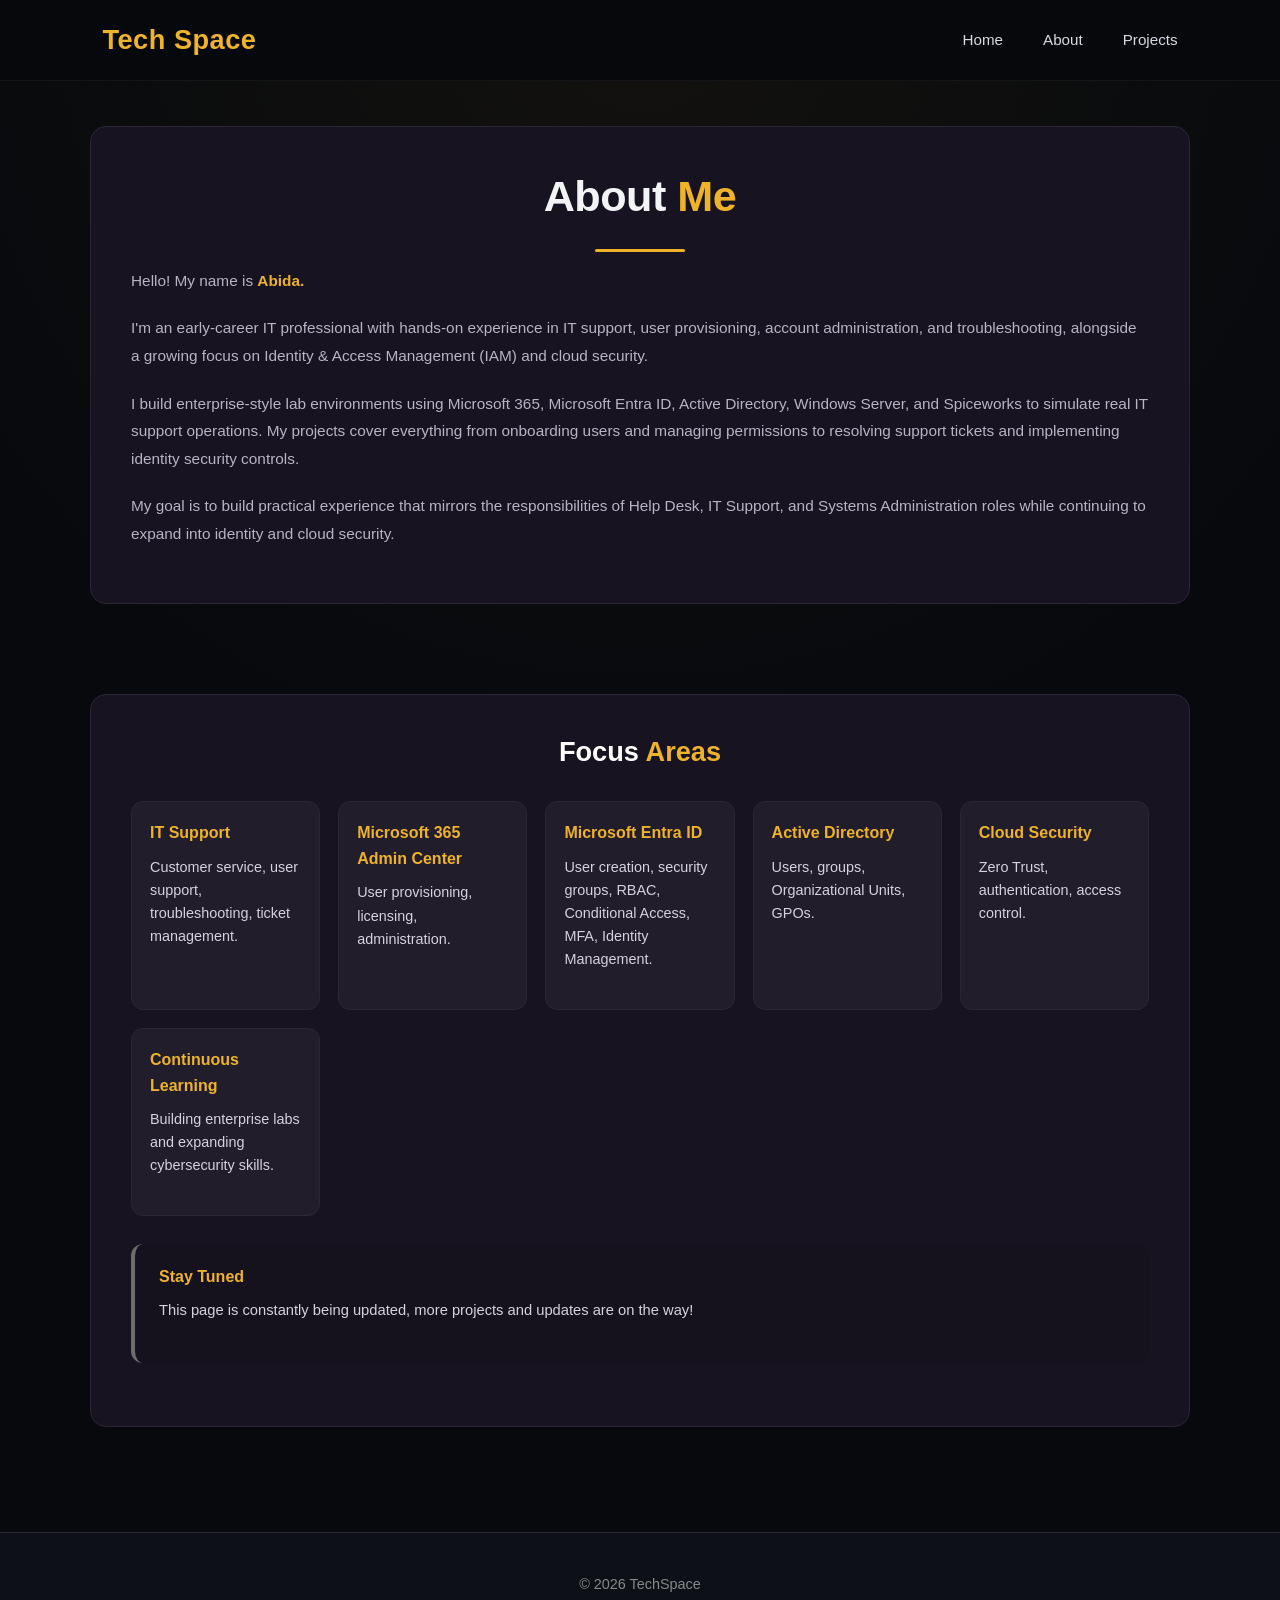
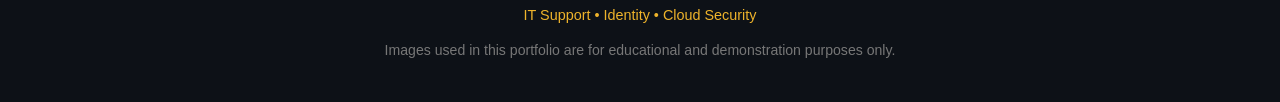
==== commit fd625e17: "Update about.html" ====
--- a/about.html
+++ b/about.html
@@ -9,19 +9,21 @@
 
 <body>
 
-  <nav class="navbar">
-    <div class="nav-container">
-
-      <a href="index.html" class="logo">TechSpace</a>
-
-      <ul>
+ <nav class="navbar">
+
+    <a href="index.html" class="logo">Tech Space</a>
+
+    <button class="menu-toggle" id="menu-toggle">
+        ☰
+    </button>
+
+    <ul id="nav-links">
         <li><a href="index.html">home</a></li>
         <li><a href="about.html">about</a></li>
         <li><a href="projects.html">projects</a></li>
-      </ul>
-
-    </div>
-  </nav>
+    </ul>
+
+</nav>
 
 
 
--- a/css/style.css
+++ b/css/style.css
@@ -80,26 +80,22 @@
    NAVBAR
 =========================== */
 
+
 .navbar{
 
     display:flex;
-
     justify-content:space-between;
-
     align-items:center;
 
     padding:18px 8%;
 
     background:rgba(7,9,13,.96);
-
     backdrop-filter:blur(12px);
 
     border-bottom:1px solid rgba(255,255,255,.05);
 
     position:sticky;
-
     top:0;
-
     z-index:999;
 
 }
@@ -109,9 +105,7 @@
     color:var(--gold);
 
     font-size:1.7rem;
-
     font-weight:700;
-
     letter-spacing:.5px;
 
 }
@@ -119,7 +113,6 @@
 nav ul{
 
     display:flex;
-
     gap:40px;
 
     list-style:none;
@@ -131,7 +124,6 @@
     color:#d6dae2;
 
     font-size:.95rem;
-
     font-weight:500;
 
     text-transform:capitalize;
@@ -143,6 +135,81 @@
 nav a:hover{
 
     color:var(--gold);
+
+}
+
+/* Hide hamburger on desktop */
+
+.menu-toggle{
+
+    display:none;
+
+    background:none;
+    border:none;
+
+    color:white;
+
+    font-size:2rem;
+
+    cursor:pointer;
+
+}
+
+
+/* Mobile */
+
+@media (max-width:768px){
+
+    .menu-toggle{
+
+        display:block;
+
+    }
+
+    nav ul{
+
+        position:absolute;
+
+        top:75px;
+        left:0;
+
+        width:100%;
+
+        background:#11151d;
+
+        display:none;
+
+        flex-direction:column;
+
+        gap:0;
+
+        border-top:1px solid #2b2636;
+
+    }
+
+    nav ul.active{
+
+        display:flex;
+
+    }
+
+    nav ul li{
+
+        width:100%;
+
+        border-bottom:1px solid rgba(255,255,255,.05);
+
+    }
+
+    nav ul li a{
+
+        display:block;
+
+        padding:18px;
+
+        text-align:center;
+
+    }
 
 }
 
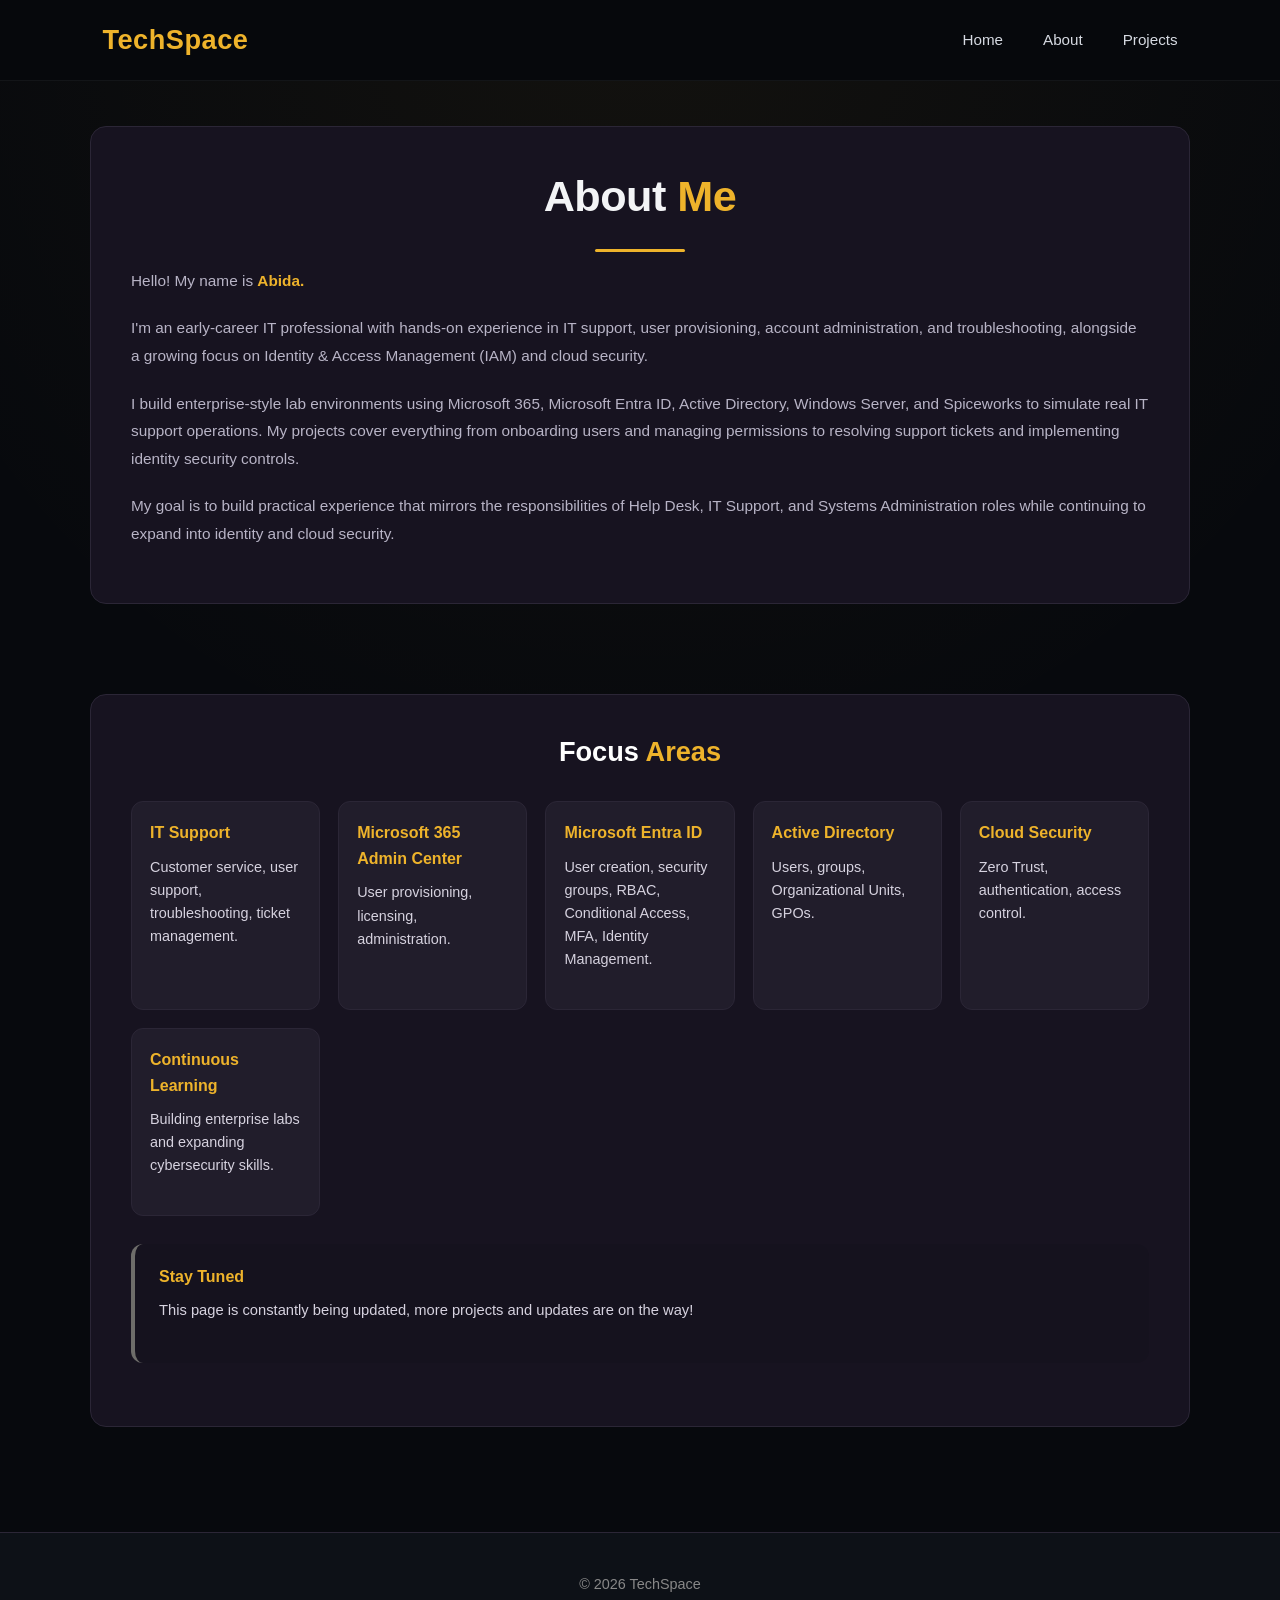
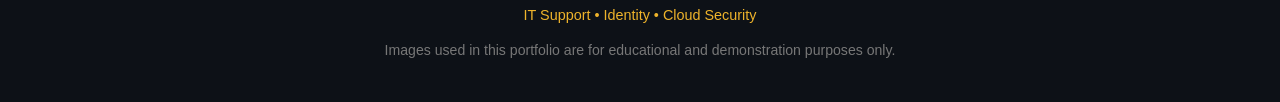
==== commit 7164e810: "Update about.html" ====
--- a/about.html
+++ b/about.html
@@ -11,7 +11,7 @@
 
  <nav class="navbar">
 
-    <a href="index.html" class="logo">Tech Space</a>
+    <a href="index.html" class="logo">TechSpace</a>
 
     <button class="menu-toggle" id="menu-toggle">
         ☰
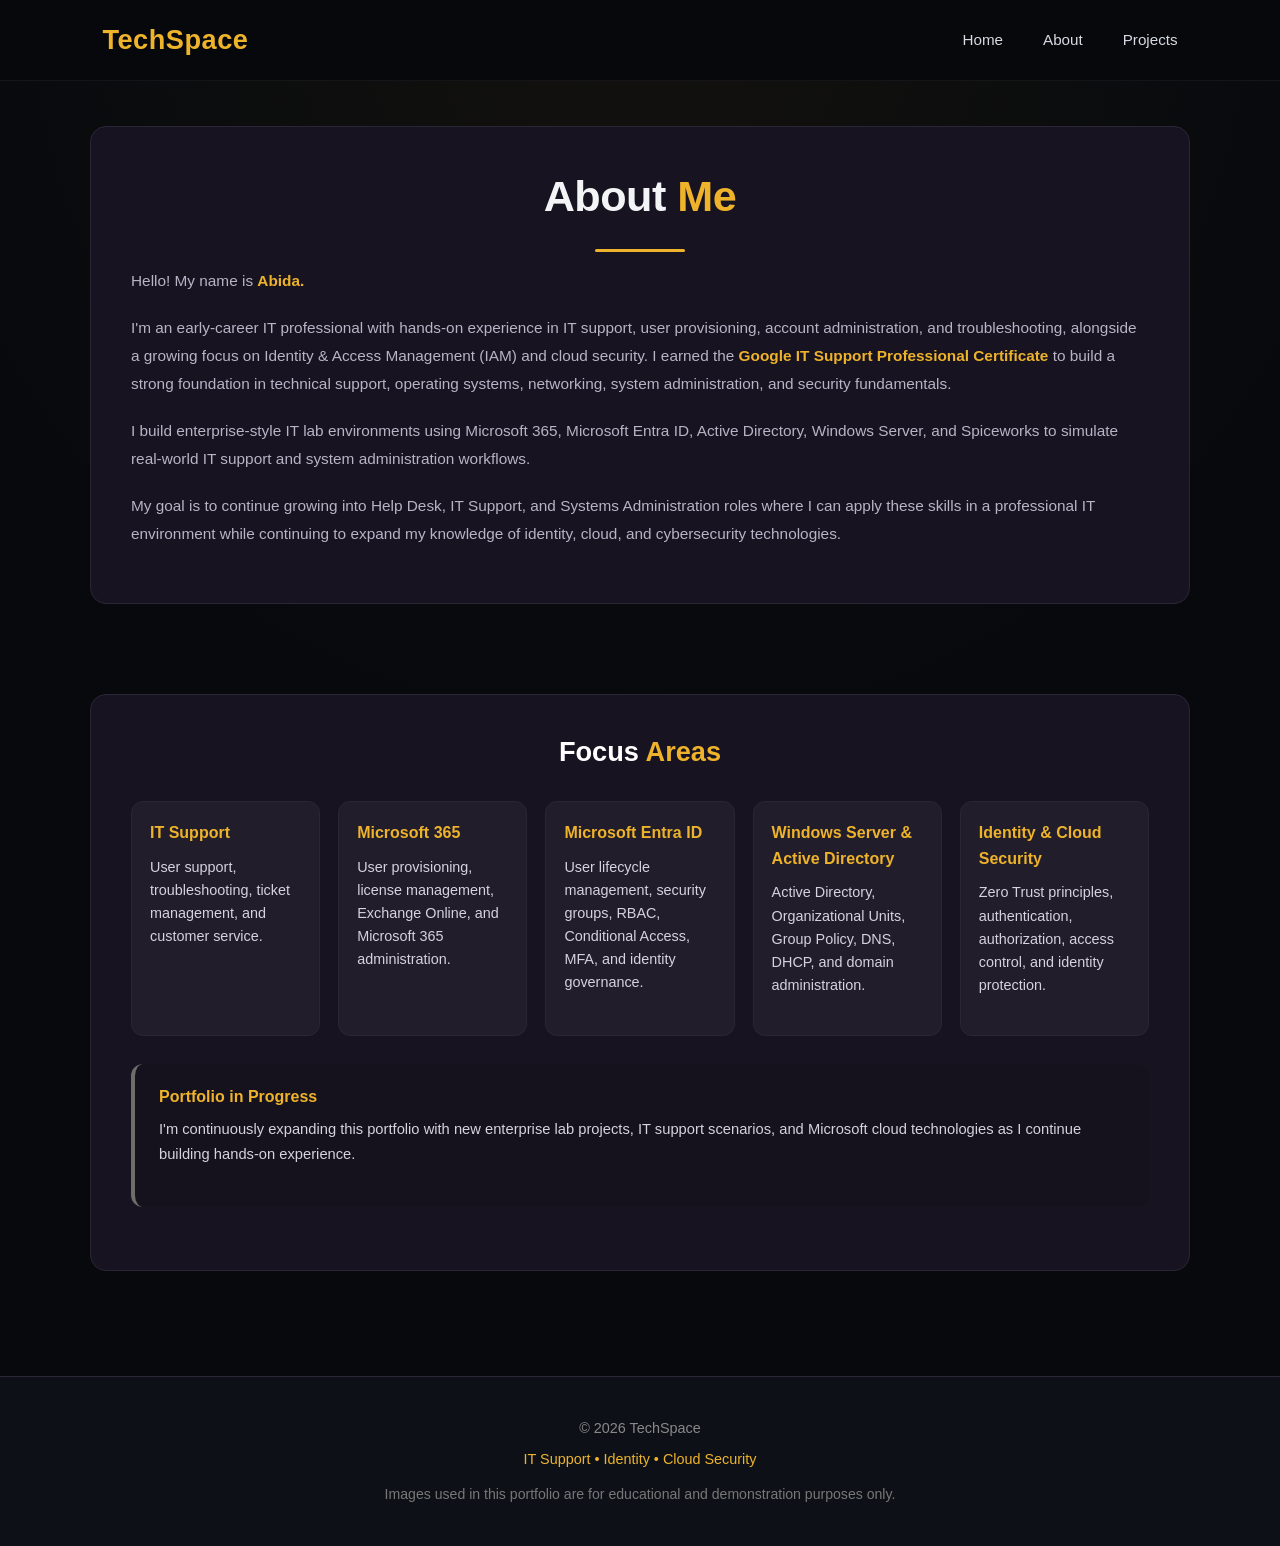
==== commit 6f8a08e2: "Update about.html" ====
--- a/about.html
+++ b/about.html
@@ -9,229 +9,116 @@
 
 <body>
 
- <nav class="navbar">
+  <nav class="navbar">
 
     <a href="index.html" class="logo">TechSpace</a>
 
     <button class="menu-toggle" id="menu-toggle">
-        ☰
+      ☰
     </button>
 
     <ul id="nav-links">
-        <li><a href="index.html">home</a></li>
-        <li><a href="about.html">about</a></li>
-        <li><a href="projects.html">projects</a></li>
+      <li><a href="index.html">home</a></li>
+      <li><a href="about.html">about</a></li>
+      <li><a href="projects.html">projects</a></li>
     </ul>
 
-</nav>
-
-
-
-  <!-- 
-
-
-<section class="project-section">
-
-    <h1 class="project-title">About Me</h1>
-
-   <p>
-        Hello! My name is <strong>Abida.</strong>
-    </p>
-
-    <p>
-        I'm an early-career IT professional with hands-on experience in IT support,
-        user provisioning, account administration, and troubleshooting, alongside a
-        growing focus on Identity & Access Management (IAM) and cloud security.
-    </p>
-
-    <p>
-        I build enterprise-style lab environments using Microsoft 365, Microsoft Entra ID,
-        Active Directory, Windows Server, and Spiceworks to simulate real IT support
-        operations. My projects cover everything from onboarding users and managing
-        permissions to resolving support tickets and implementing identity security
-        controls.
-    </p>
-
-    <p>
-        My goal is to build practical experience that mirrors the responsibilities of
-        Help Desk, IT Support, and Systems Administration roles while continuing to
-        expand into identity and cloud security.
-    </p> -->
-
-  <!-- 
-    <div class="tech-stack">
-
-        <span>IT Support</span>
-        <span>Microsoft 365</span>
-        <span>Microsoft Entra ID</span>
-        <span>Active Directory</span>
-        <span>Identity & Access Management</span>
-        <span>Conditional Access</span>
-        <span>Multi-Factor Authentication</span>
-        <span>RBAC</span>
-        <span>Cloud Security</span>
-
-    </div>
-
-</section> -->
-
-
-
-
-
-  <!-- 
-<section class="project-section">
-
-    <h2><span>Focus</span> Areas</h2>
-
-    <div class="role-grid">
-
-        <div class="role-card">
-            <h4>IT Support</h4>
-            <p>User support, troubleshooting, ticket management.</p>
-        </div>
-
-        <div class="role-card">
-            <h4>Microsoft 365</h4>
-            <p>User provisioning, licensing, administration.</p>
-        </div>
-
-        <div class="role-card">
-            <h4>Active Directory</h4>
-            <p>Users, groups, Organizational Units, GPOs.</p>
-        </div>
-
-        <div class="role-card">
-            <h4>Microsoft Entra ID</h4>
-            <p>RBAC, Conditional Access, MFA, Identity Management.</p>
-        </div>
-
-        <div class="role-card">
-            <h4>Cloud Security</h4>
-            <p>Zero Trust, authentication, access control.</p>
-        </div>
-
-        <div class="role-card">
-            <h4>Continuous Learning</h4>
-            <p>Building enterprise labs and expanding cybersecurity skills.</p>
-        </div>
-
-    </div> -->
-
-  <!-- 
-
-     <div class="safe-deployment-note">
-        
-    <h4>stay tunned</h4>
-    <p>
-            This page is constantly being updated, more projects and updates are on the way!
-
-        
-    </p>
-</div>
-
-</section>
- -->
-
-
-
-
+  </nav>
 
 
   <section class="project-section">
 
-<h1 class="project-title"> About <span class="gold-text">Me</span></h1>
+    <h1 class="project-title"> About <span class="gold-text">Me</span></h1>
     <p>
-Hello! My name is <span class="gold-text"><strong>Abida.</strong></span>    </p>
+      Hello! My name is <span class="gold-text"><strong>Abida.</strong></span> </p>
+
 
     <p>
-      I'm an early-career IT professional with hands-on experience in IT support,
-      user provisioning, account administration, and troubleshooting, alongside a
-      growing focus on Identity & Access Management (IAM) and cloud security.
+    I'm an early-career IT professional with hands-on experience in IT support,
+    user provisioning, account administration, and troubleshooting, alongside a
+    growing focus on Identity & Access Management (IAM) and cloud security.
+    I earned the <span class="gold-text"><strong>Google IT Support Professional Certificate</strong></span> to
+    build a strong foundation in technical support, operating systems,
+    networking, system administration, and security fundamentals.
+</p>
+
+    <p>
+      I build enterprise-style IT lab environments using Microsoft 365,
+      Microsoft Entra ID, Active Directory, Windows Server, and Spiceworks
+      to simulate real-world IT support and system administration workflows.
     </p>
 
     <p>
-      I build enterprise-style lab environments using Microsoft 365, Microsoft Entra ID,
-      Active Directory, Windows Server, and Spiceworks to simulate real IT support
-      operations. My projects cover everything from onboarding users and managing
-      permissions to resolving support tickets and implementing identity security
-      controls.
-    </p>
 
-    <p>
-      My goal is to build practical experience that mirrors the responsibilities of
-      Help Desk, IT Support, and Systems Administration roles while continuing to
-      expand into identity and cloud security.
+      My goal is to continue growing into Help Desk, IT Support, and Systems Administration roles where I can apply
+      these skills in a professional IT environment while continuing to expand my knowledge of identity, cloud, and
+      cybersecurity technologies.
+
     </p>
 
   </section>
 
 
-  <section class="project-section">
+    <section class="project-section">
 
-    <h2>Focus <span class="gold-text">Areas</span></h2>
+      <h2>Focus <span class="gold-text">Areas</span></h2>
 
-    <div class="role-grid">
-      <div class="role-card">
-        <h4>IT Support</h4>
-        <p>Customer service, user support, troubleshooting, ticket management.</p>
-      </div>
+      <div class="role-grid">
 
-      <div class="role-card">
-        <h4>Microsoft 365 Admin Center</h4>
-        <p>User provisioning, licensing, administration.</p>
-      </div>
+  <div class="role-card">
+    <h4>IT Support</h4>
+    <p>User support, troubleshooting, ticket management, and customer service.</p>
+  </div>
 
-      <div class="role-card">
-        <h4>Microsoft Entra ID</h4>
-        <p>User creation, security groups, RBAC, Conditional Access, MFA, Identity Management.</p>
-      </div>
+  <div class="role-card">
+    <h4>Microsoft 365</h4>
+    <p>User provisioning, license management, Exchange Online, and Microsoft 365 administration.</p>
+  </div>
+
+  <div class="role-card">
+    <h4>Microsoft Entra ID</h4>
+    <p>User lifecycle management, security groups, RBAC, Conditional Access, MFA, and identity governance.</p>
+  </div>
+
+  <div class="role-card">
+    <h4>Windows Server & Active Directory</h4>
+    <p>Active Directory, Organizational Units, Group Policy, DNS, DHCP, and domain administration.</p>
+  </div>
+
+  <div class="role-card">
+    <h4>Identity & Cloud Security</h4>
+    <p>Zero Trust principles, authentication, authorization, access control, and identity protection.</p>
+  </div>
 
 
-      <div class="role-card">
-        <h4>Active Directory</h4>
-        <p>Users, groups, Organizational Units, GPOs.</p>
-      </div>
+</div>
 
-
-
-      <div class="role-card">
-        <h4>Cloud Security</h4>
-        <p>Zero Trust, authentication, access control.</p>
-      </div>
-
-      <div class="role-card">
-        <h4>Continuous Learning</h4>
-        <p>Building enterprise labs and expanding cybersecurity skills.</p>
-      </div>
-
-    </div>
-
-    <div class="safe-deployment-note">
-      <h4>Stay Tuned</h4>
-      <p>
-        This page is constantly being updated, more projects and updates are on the way!
-      </p>
-    </div>
-
-  </section>
+<div class="safe-deployment-note">
+  <h4>Portfolio in Progress</h4>
+  <p>
+    I'm continuously expanding this portfolio with new enterprise lab projects,
+    IT support scenarios, and Microsoft cloud technologies as I continue building
+    hands-on experience.
+  </p>
+</div>
+    </section>
 
 
 
 
-<footer class="site-footer">
-    <p>© 2026 TechSpace</p>
-    <p class="footer-sub">IT Support • Identity • Cloud Security</p>
-    <p class="site-disclaimer">
+    <footer class="site-footer">
+      <p>© 2026 TechSpace</p>
+      <p class="footer-sub">IT Support • Identity • Cloud Security</p>
+      <p class="site-disclaimer">
         Images used in this portfolio are for educational and demonstration purposes only.
-    </p>
-</footer>
+      </p>
+    </footer>
 
 
-  <div id="lightbox" class="lightbox">
-    <span class="lightbox-close">&times;</span>
-    <img class="lightbox-content" id="lightbox-img">
-  </div>
+    <div id="lightbox" class="lightbox">
+      <span class="lightbox-close">&times;</span>
+      <img class="lightbox-content" id="lightbox-img">
+    </div>
 
-  <script src="./js/script.js"></script>
+    <script src="./js/script.js"></script>
 </body>
--- a/css/style.css
+++ b/css/style.css
@@ -1,4 +1,3 @@
-
 :root{
 
     --bg:#07090d;
@@ -18,10 +17,6 @@
 
 }
 
-
-/* ===========================
-   GLOBAL
-=========================== */
 
 *{
 
@@ -1045,41 +1040,8 @@
                     Button
 =================================================*/
 
-/* .button-wrapper{
-
-    text-align:center;
-
-    margin-top:35px;
-
-}
-
-.project-btn{
-
-    display:inline-block;
-
-    padding:14px 28px;
-
-    background:#eeb32b;
-
-    color:#111;
-
-    text-decoration:none;
-
-    border-radius:40px;
-
-    font-weight:700;
-
-    transition:.3s;
-
-}
-
-.project-btn:hover{
-
-    transform:translateY(-2px);
-
-    box-shadow:0 8px 22px rgba(238,179,43,.18);
-
-}  */
+
+
 
 
 .project-btn{
@@ -1786,43 +1748,6 @@
 
 
 
-
-/* 
-
-
-.takeaway-list{
-
-    list-style:none;
-    margin:20px 0 0;
-    padding:0;
-    display:flex;
-    flex-direction:column;
-    gap:14px;
-
-}
-
-.takeaway-list li{
-
-    padding:16px 20px;
-    background:#171320;
-    border:1px solid #2b2636;
-    border-left:3px solid #eeb32b;
-    border-radius:12px;
-    color:#d6d2df;
-    font-size:.95rem;
-    line-height:1.7;
-    transition:.25s;
-
-}
-
-.takeaway-list li:hover{
-
-    border-color:#eeb32b;
-    transform:translateX(4px);
-
-} */
-
-
 .takeaway-list{
 
     list-style:none;
@@ -2058,3 +1983,97 @@
     transform:translateX(-3px);
 
 }
+
+
+.os-gallery img{
+
+    height:280px;
+
+    object-fit:cover;
+
+    object-position:top;
+
+}
+
+
+.gallery-four{
+
+    grid-template-columns:repeat(4,1fr);
+
+}
+
+@media(max-width:950px){
+
+    .gallery-four{
+
+        grid-template-columns:repeat(2,1fr);
+
+    }
+
+}
+
+@media(max-width:650px){
+
+    .gallery-four{
+
+        grid-template-columns:1fr;
+
+    }
+
+}
+
+
+
+
+
+
+/* Responsive fallback */
+/* @media (max-width: 900px) {
+  .gpo-simple {
+    grid-template-columns: 1fr;
+  }
+}  */
+
+
+/* Lightbox background */
+.lightbox {
+  display: none;
+  position: fixed;
+  z-index: 999;
+  padding-top: 60px;
+  left: 0;
+  top: 0;
+  width: 100%;
+  height: 100%;
+  background-color: rgba(0, 0, 0, 0.85);
+}
+
+/* Enlarged image */
+.lightbox-content {
+  display: block;
+  margin: auto;
+  max-width: 85%;
+  max-height: 80%;
+  border-radius: 6px;
+}
+
+/* Close button */
+.lightbox-close {
+  position: absolute;
+  top: 20px;
+  right: 40px;
+  color: #ffffff;
+  font-size: 35px;
+  font-weight: 300;
+  cursor: pointer;
+}
+
+/* Cursor pointer on thumbnails */
+.lab-gallery img {
+  cursor: pointer;
+  transition: 0.2s ease;
+}
+
+.lab-gallery img:hover {
+  opacity: 0.85;
+}
